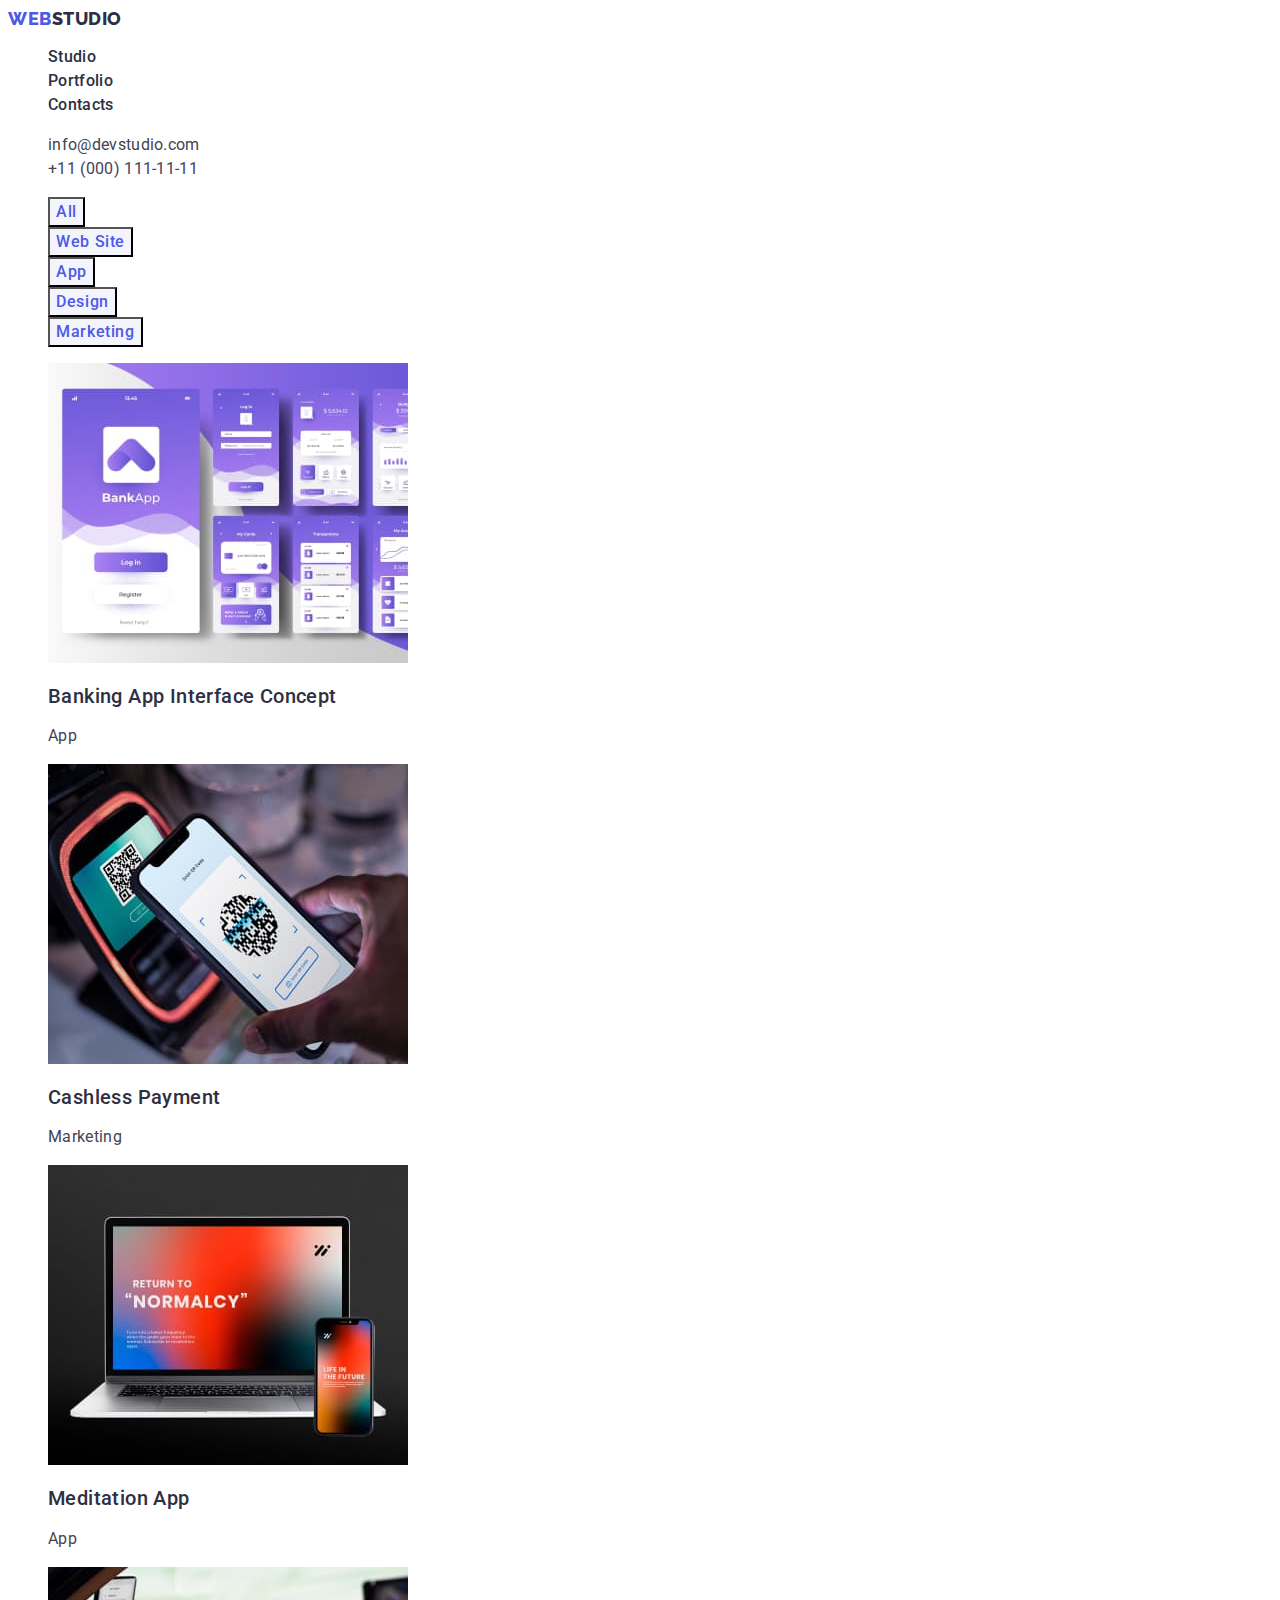
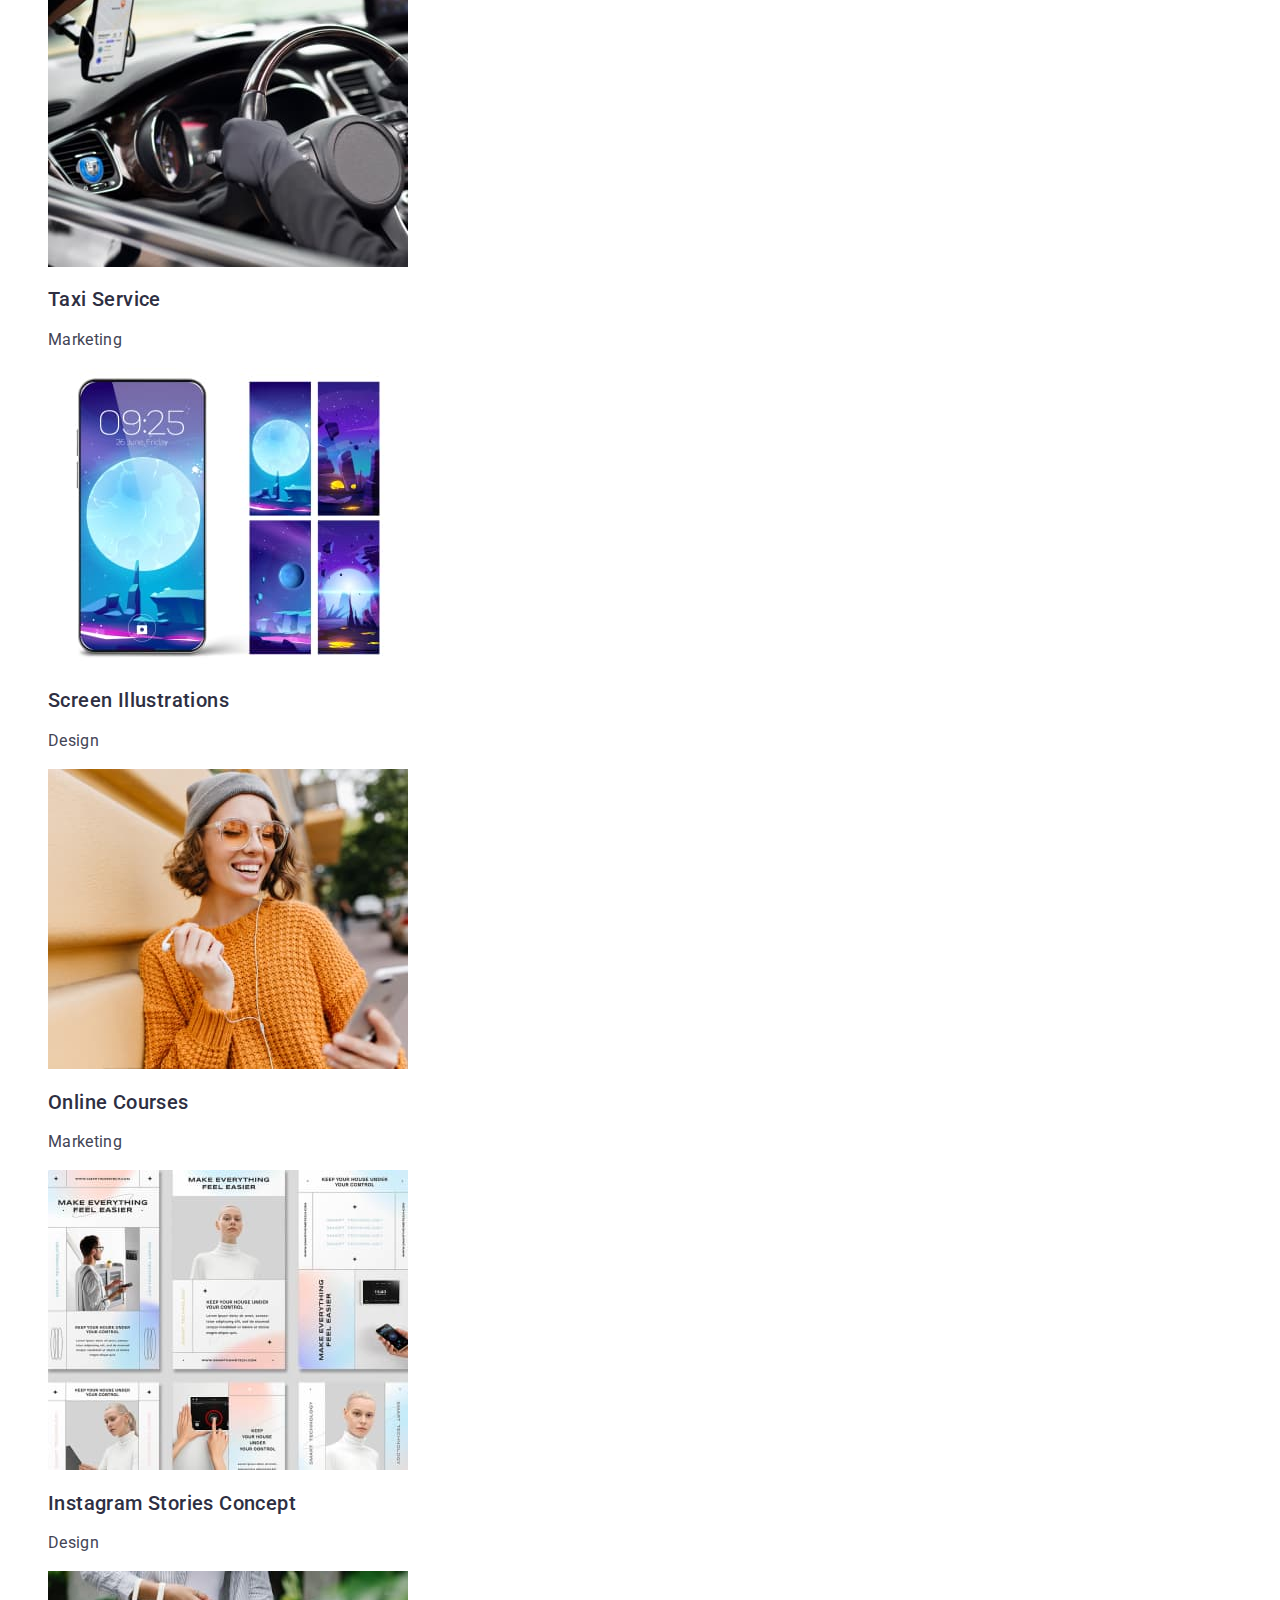
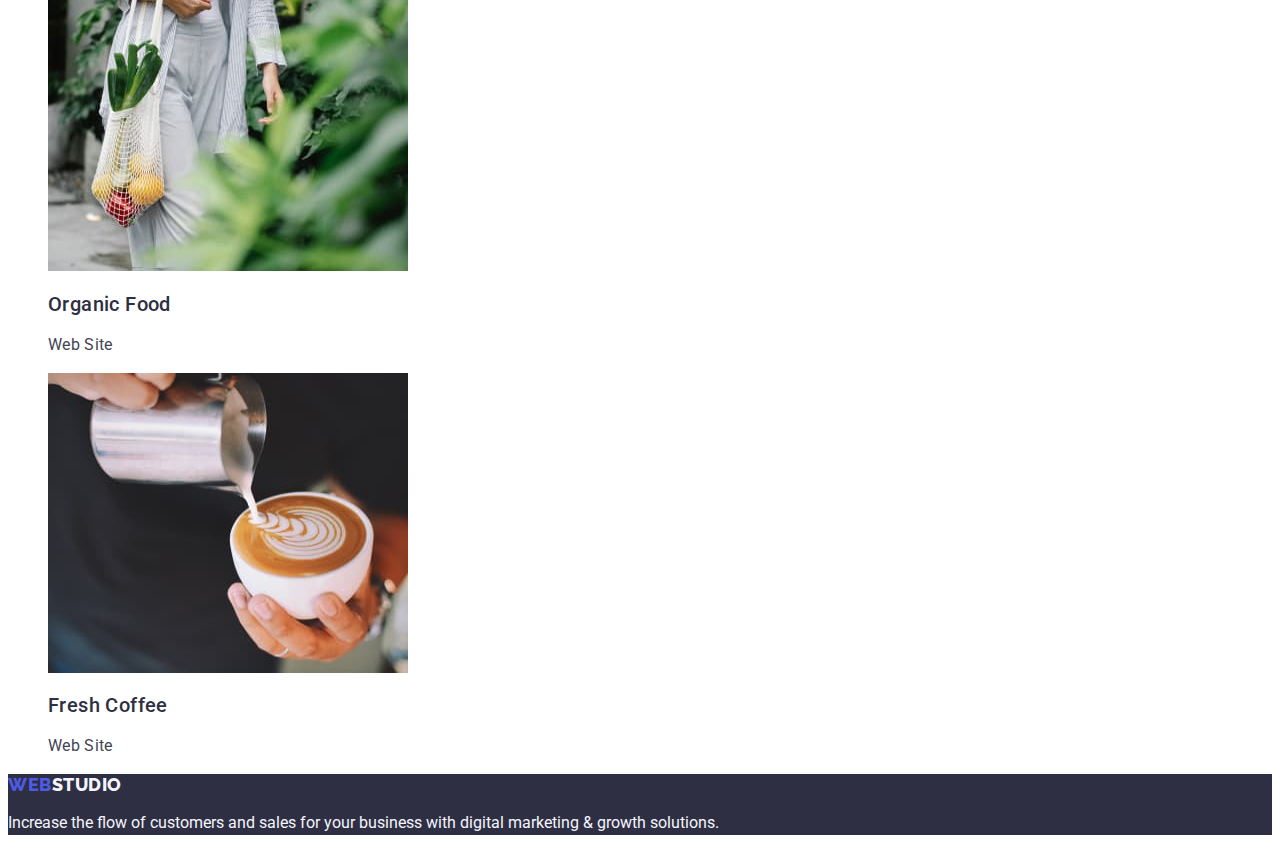
==== portfolio.html @ d5839c14 "Initial commit" ====
<!DOCTYPE html>
<html lang="en">
  <head>
    <meta charset="UTF-8" />
    <meta http-equiv="X-UA-Compatible" content="IE=edge" />
    <meta name="viewport" content="width=device-width, initial-scale=1.0" />
    <title>Portfolio</title>
    <link rel="preconnect" href="https://fonts.googleapis.com" />
    <link rel="preconnect" href="https://fonts.gstatic.com" crossorigin />
    <link
      href="https://fonts.googleapis.com/css2?family=Raleway:wght@800&family=Roboto:wght@400;500&display=swap"
      rel="stylesheet"
    />
    <link rel="stylesheet" href="./css/styles.css" />
  </head>
  <body class="page">
    <header class="page-header">
      <nav>
        <a href="./index.html" class="logo link">
          Web<span class="division">Studio</span></a
        >

        <ul class="site-nav list">
          <li><a href="./index.html" class="link">Studio</a></li>
          <li><a href="./portfolio.html" class="link">Portfolio</a></li>
          <li><a href="" class="link">Contacts</a></li>
        </ul>
      </nav>

      <address class="adress">
        <ul class="auth-nav list">
          <li>
            <a href="mailto:info@devstudio.com" class="link"
              >info@devstudio.com</a
            >
          </li>
          <li>
            <a href="tel:+110001111111" class="link">+11 (000) 111-11-11</a>
          </li>
        </ul>
      </address>
    </header>
    <main>
      <section>
        <h1 class="title-but" hidden>Control Buttons</h1>
        <ul class="buttons list">
          <li>
            <button class="button" type="button">All</button>
          </li>
          <li>
            <button class="button" type="button">Web Site</button>
          </li>
          <li>
            <button class="button" type="button">App</button>
          </li>
          <li>
            <button class="button" type="button">Design</button>
          </li>
          <li>
            <button class="button" type="button">Marketing</button>
          </li>
        </ul>

        <ul class="features list">
          <li>
            <a href="" class="feature link">
              <img
                class="link"
                src="./images/portfolio/banking-app.jpg"
                alt="Banking App"
                width="360"
                height="300"
              />
              <h2 class="features-name">Banking App Interface Concept</h2>
              <p class="features-chapter">App</p>
            </a>
          </li>
          <li>
            <a href="" class="feature link">
              <img
                class="link"
                src="./images/portfolio/cashless-payment.jpg"
                alt="Cashless Payment"
                width="360"
                height="300"
              />
              <h2 class="features-name">Cashless Payment</h2>
              <p class="features-chapter">Marketing</p>
            </a>
          </li>
          <li>
            <a href="" class="feature link">
              <img
                class="link"
                src="./images/portfolio/meditation-app.jpg"
                alt="Meditation App"
                width="360"
                height="300"
              />
              <h2 class="features-name">Meditation App</h2>
              <p class="features-chapter">App</p>
            </a>
          </li>
          <li>
            <a href="" class="feature link">
              <img
                class="link"
                src="./images/portfolio/taxi-service.jpg"
                alt="Taxi Service"
                width="360"
                height="300"
              />
              <h2 class="features-name">Taxi Service</h2>
              <p class="features-chapter">Marketing</p>
            </a>
          </li>
          <li>
            <a href="" class="feature link">
              <img
                class="link"
                src="./images/portfolio/screen-iIllustrations.jpg"
                alt="Screen Illustrations"
                width="360"
                height="300"
              />
              <h2 class="features-name">Screen Illustrations</h2>
              <p class="features-chapter">Design</p>
            </a>
          </li>
          <li>
            <a href="" class="feature link">
              <img
                class="link"
                src="./images/portfolio/online-courses.jpg"
                alt="Online Courses"
                width="360"
                height="300"
              />
              <h2 class="features-name">Online Courses</h2>
              <p class="features-chapter">Marketing</p>
            </a>
          </li>
          <li>
            <a href="" class="feature link">
              <img
                class="link"
                src="./images/portfolio/instagram-storiesconcept.jpg"
                alt="Instagram Stories Concept"
                width="360"
                height="300"
              />
              <h2 class="features-name">Instagram Stories Concept</h2>
              <p class="features-chapter">Design</p>
            </a>
          </li>
          <li>
            <a href="" class="feature link">
              <img
                class="link"
                src="./images/portfolio/organic-food.jpg"
                alt="Organic Food"
                width="360"
                height="300"
              />
              <h2 class="features-name">Organic Food</h2>
              <p class="features-chapter">Web Site</p>
            </a>
          </li>
          <li>
            <a href="" class="feature link">
              <img
                class="link"
                src="./images/portfolio/fresh-coffee.jpg"
                alt="Fresh Coffee"
                width="360"
                height="300"
              />
              <h2 class="features-name">Fresh Coffee</h2>
              <p class="features-chapter">Web Site</p>
            </a>
          </li>
        </ul>
      </section>
    </main>
    <footer class="basement">
      <a class="basement-logo link" href="./index.html">
        Web<span class="devision">Studio</span></a
      >
      <p class="basement-text">
        Increase the flow of customers and sales for your business with digital
        marketing & growth solutions.
      </p>
    </footer>
  </body>
</html>
---- css/styles.css ----
:root{

    --primary-text-color:#2E2F42;
    --accent-color:#4D5AE5;
    --page-background-color:#FFFFFF;
    --additional-text-color:#434455;
    --footer-text-color:#F4F4FD;

}

/*Site header*/
body {
    background-color:var(--page-background-color);
    color: var(--additional-text-color);

    font-family: Roboto, sans-serif;

}

ul {
    list-style: none;
}

.logo{
    color:var(--accent-color);

    font-family: Raleway, sans-serif;
    font-weight: 800;
    font-size: 18px;
    line-height: 1.17;
    letter-spacing: 0.03em;
    text-transform: uppercase;

}
.link{
    text-decoration: none;
}

.logo span{
    color:#2e2f42;
;}
.logo:hover,
.logo:focus{
    color:var(--accent-color);}

/*Site nav*/
.site-nav a{
    color:var(--primary-text-color);
    
    font-weight: 500;
    font-size: 16px;
    line-height: 1.5;
    letter-spacing: 0.02em;
    text-decoration: none;
}
.site-nav a:hover,
.site-nav a:focus{    
        color:#404bbf;
}

.adress{
    font-style: normal;
}
.auth-nav a{
    color:var(--additional-text-color);

    font-size: 16px;
    line-height: 1.5; 
    letter-spacing: 0.02em;
    text-decoration: none;
}

.auth-nav a:hover,
.auth-nav a:focus {
    color: #404bbf;
}
/*Header index*/
.header{
    background-color: var(--primary-text-color);
}

.header-title{
     color: #FFFFFF;
     font-weight: 700;
     font-size: 56px;
     line-height: 1.07;
     letter-spacing: 0.02em;
     text-align: center;
     
}

.header-button{
    background-color: #4D5AE5;
    color: #FFFFFF;

    font-family: inherit;
    font-weight: 500;
    font-size: 16px;
    line-height: 1.5;
    letter-spacing: 0.04em;
    text-align: center;
    cursor: pointer;
    

}

.header-button:hover ,
.header-button:focus{
    background-color: #404BBF;
}

/*Index Features*/
.function-name{
    color: var(--primary-text-color);

    font-weight: 500;
    font-size: 20px;
    line-height: 1.2;
    letter-spacing: 0.02em;

}
.function-discription{
    line-height: 1.5;
    letter-spacing: 0.02em;
}
/*What are we doing*/
.content-name{
    color: #2E2F42;
    font-weight: 700;
    font-size: 36px;
    line-height: 1.11;
    letter-spacing: 0.02em;
    text-align: center;
    text-transform: capitalize;
}


/*Index Team*/
.team{

    background-color: #F4F4FD;
}
.team-name{
    color: #2E2F42;

    font-weight: 700;
    font-size: 36px;
    line-height: 1.11;
    letter-spacing: 0.02em;
    text-align: center;
    text-transform: capitalize;

}
.member{
    background-color: #FFFFFF;
}
.specialist-name{
    color: #2E2F42;
    font-weight:500;
    font-size: 20px;
    line-height: 1.2;
    letter-spacing: 0.02em;

}

.job-title{
    font-size: 16px;
    line-height: 1.5;
    letter-spacing: 0.02em;
}
/*Buttons portfolio*/

.button{
    background-color: #F4F4FD;
    color: var(--accent-color);

    font-family: inherit;
    font-weight: 500;
    font-size: 16px;
    line-height: 1.5;
    letter-spacing: 0.04em;
    cursor: pointer;
}

.button:hover ,
.button:focus {
    background-color: #404BBF;
    color: #FFFFFF;
}

/*Features*/
.features-name{
    color: #2E2F42;
    font-weight: 500;
    font-size: 20px;
    line-height: 1.2;
    letter-spacing: 0.02em;
}
.features-chapter{
    color:var(--additional-text-color);

    font-size: 16px;
    line-height: 1.5;
    letter-spacing: 0.02em;
}
/*Footer*/
.basement-logo{
    color: var(--accent-color);
    
    font-family: Raleway,sans-serif;
    font-weight: 800;
    font-size: 18px;
    line-height: 1.17;
    letter-spacing: 0.03em;
    text-transform: uppercase;
}

.basement-logo span {
    color:var(--footer-text-color);

    font-family: Raleway, sans-serif;
    font-weight: 800;
    font-size: 18px;
    line-height: 1.17;
    }
.basement{
    background-color: var(--primary-text-color);
}
.basement-text{
    color:var(--footer-text-color);
    font-size: 16px;
    line-height: 1.5;

}
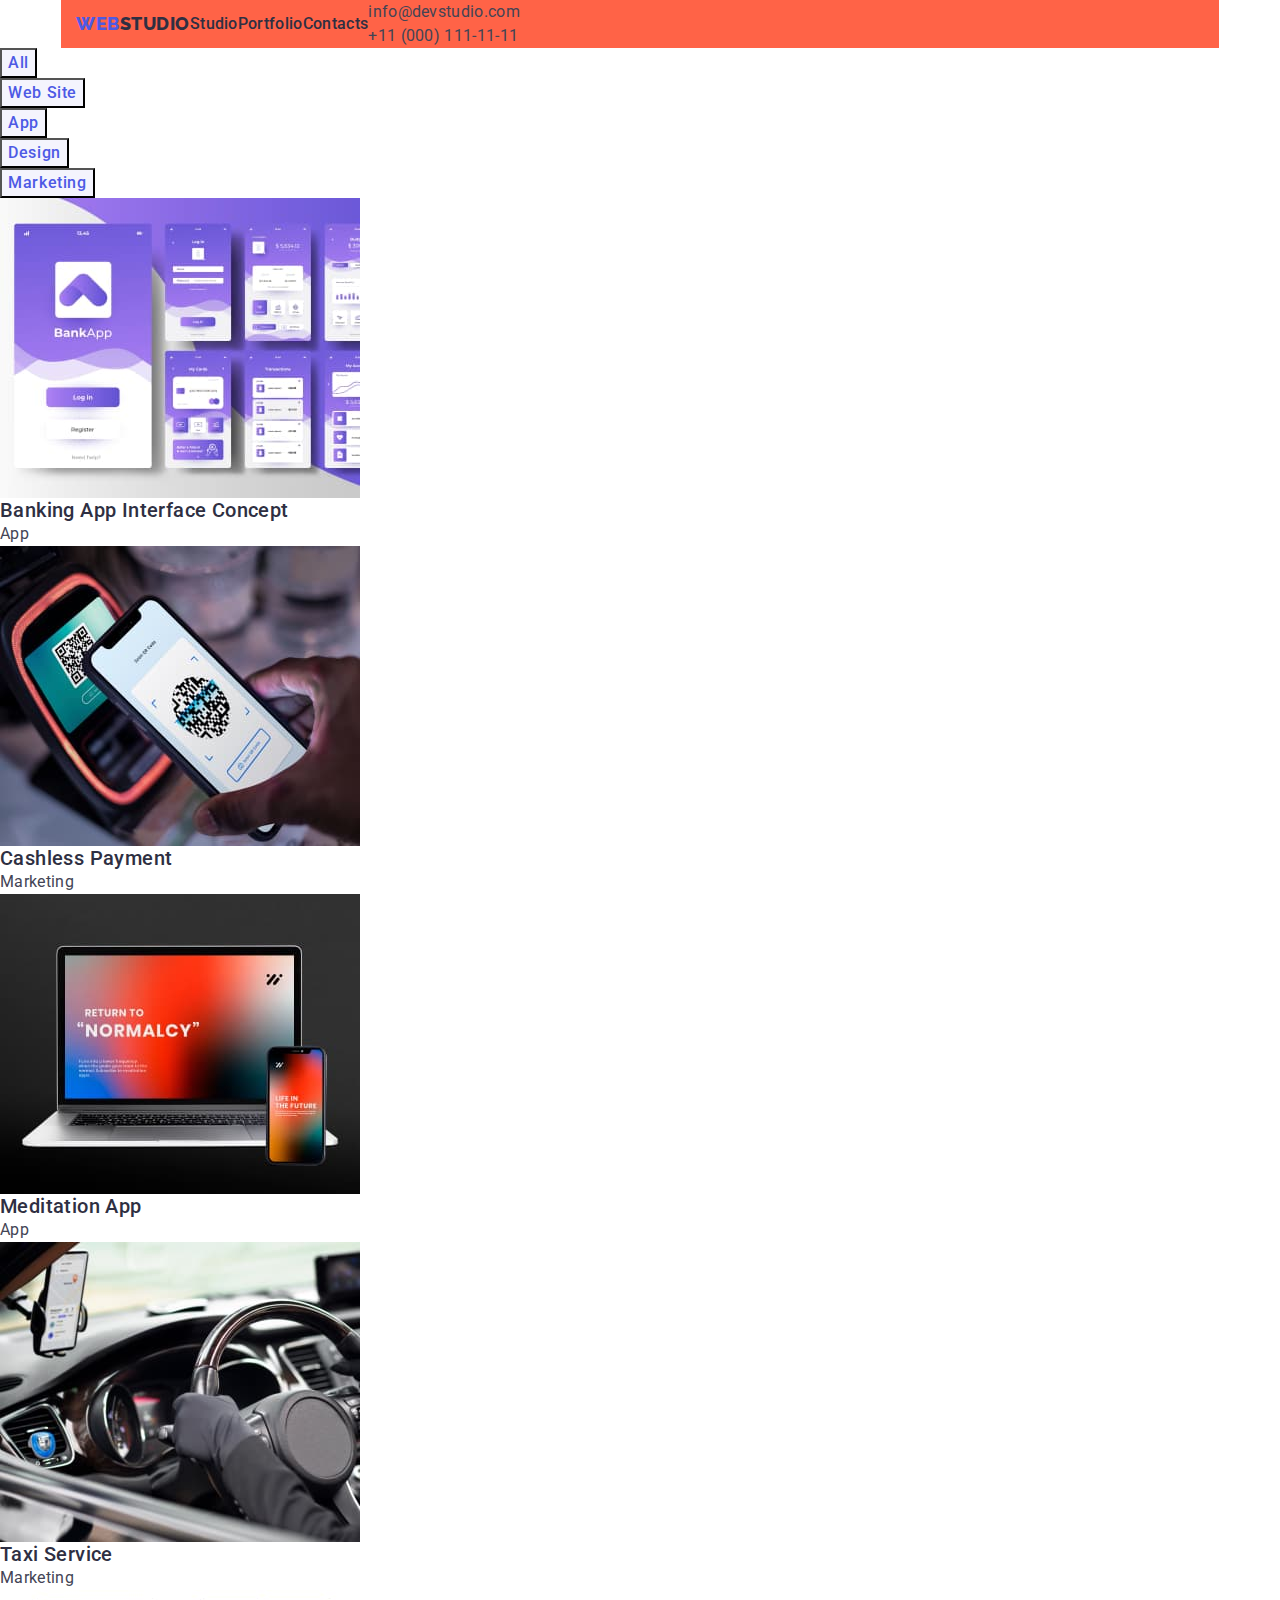
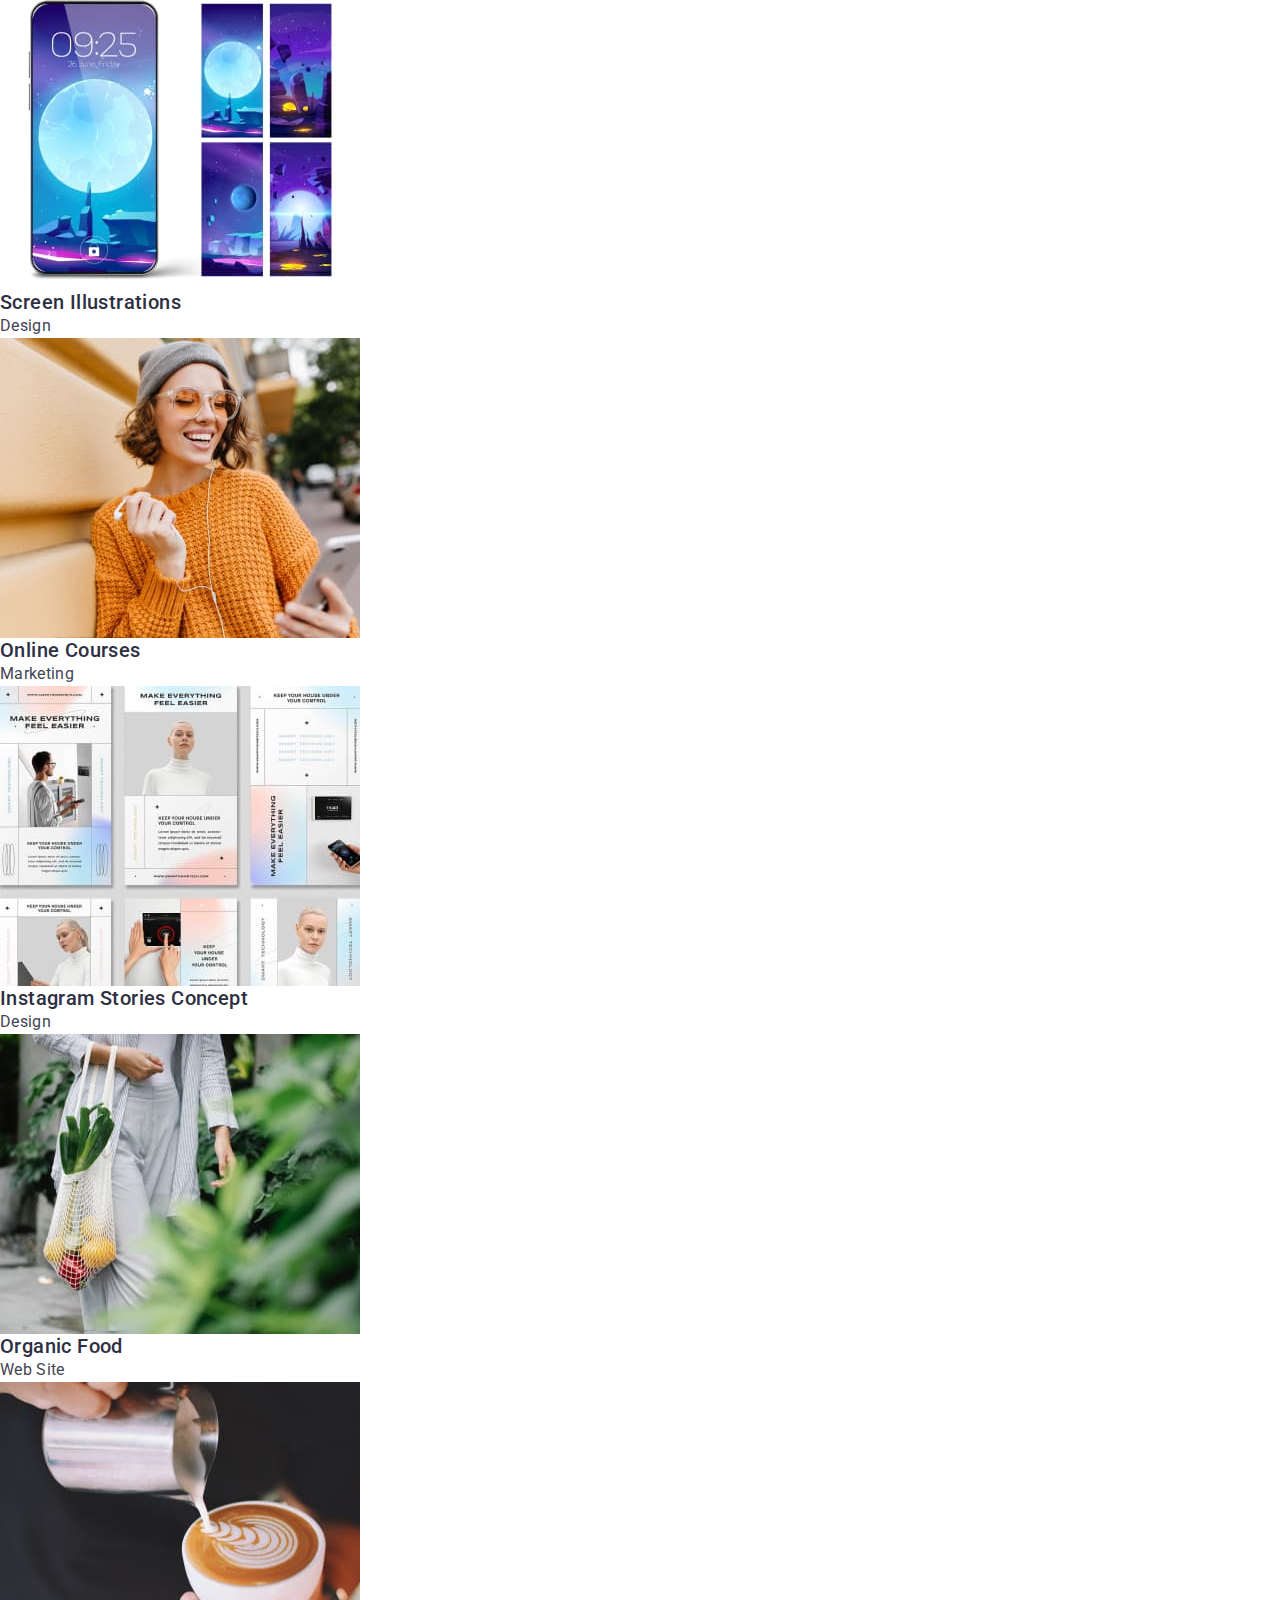
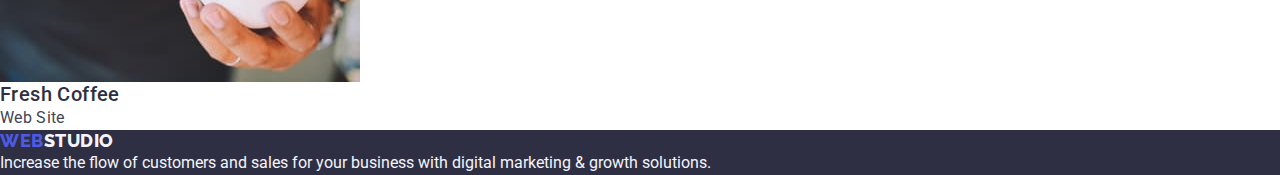
==== commit abc90fad: "update" ====
--- a/portfolio.html
+++ b/portfolio.html
@@ -11,11 +11,15 @@
       href="https://fonts.googleapis.com/css2?family=Raleway:wght@800&family=Roboto:wght@400;500&display=swap"
       rel="stylesheet"
     />
+    <link
+      rel="stylesheet"
+      href="https://cdnjs.cloudflare.com/ajax/libs/modern-normalize/1.1.0/modern-normalize.min.css"
+    />
     <link rel="stylesheet" href="./css/styles.css" />
   </head>
   <body class="page">
-    <header class="page-header">
-      <nav>
+    <header class="page-header container">
+      <nav class="page-navigation">
         <a href="./index.html" class="logo link">
           Web<span class="division">Studio</span></a
         >
--- a/css/styles.css
+++ b/css/styles.css
@@ -8,18 +8,36 @@
 
 }
 
+.link{
+    text-decoration: none;
+}
+
+ul {
+    list-style: none;
+}
+
+h1,h2,h3,h4,h5,p{
+    margin-top: 0;
+    margin-bottom: 0;
+}
+
+ul,ol{
+    margin-top: 0;
+    margin-bottom: 0;
+    padding-left: 0;
+}
+img{
+    display: block;
+}
+
 /*Site header*/
+
 body {
     background-color:var(--page-background-color);
     color: var(--additional-text-color);
-
     font-family: Roboto, sans-serif;
-
-}
-
-ul {
-    list-style: none;
-}
+}
+
 
 .logo{
     color:var(--accent-color);
@@ -32,9 +50,7 @@
     text-transform: uppercase;
 
 }
-.link{
-    text-decoration: none;
-}
+
 
 .logo span{
     color:#2e2f42;
@@ -44,7 +60,30 @@
     color:var(--accent-color);}
 
 /*Site nav*/
+.container{
+    width: 1158px;
+    margin-left: auto;
+    margin-right: auto;
+    padding-left: 15px;
+    padding-right: 15px;
+    background-color: tomato;
+}
+.page-header{
+    display: flex;
+    align-items: center;
+}
+
+.page-navigation{
+    display: flex;
+    align-items: center;
+}
+
+.site-nav{
+    display: flex;
+}
+
 .site-nav a{
+
     color:var(--primary-text-color);
     
     font-weight: 500;
@@ -75,6 +114,7 @@
     color: #404bbf;
 }
 /*Header index*/
+
 .header{
     background-color: var(--primary-text-color);
 }
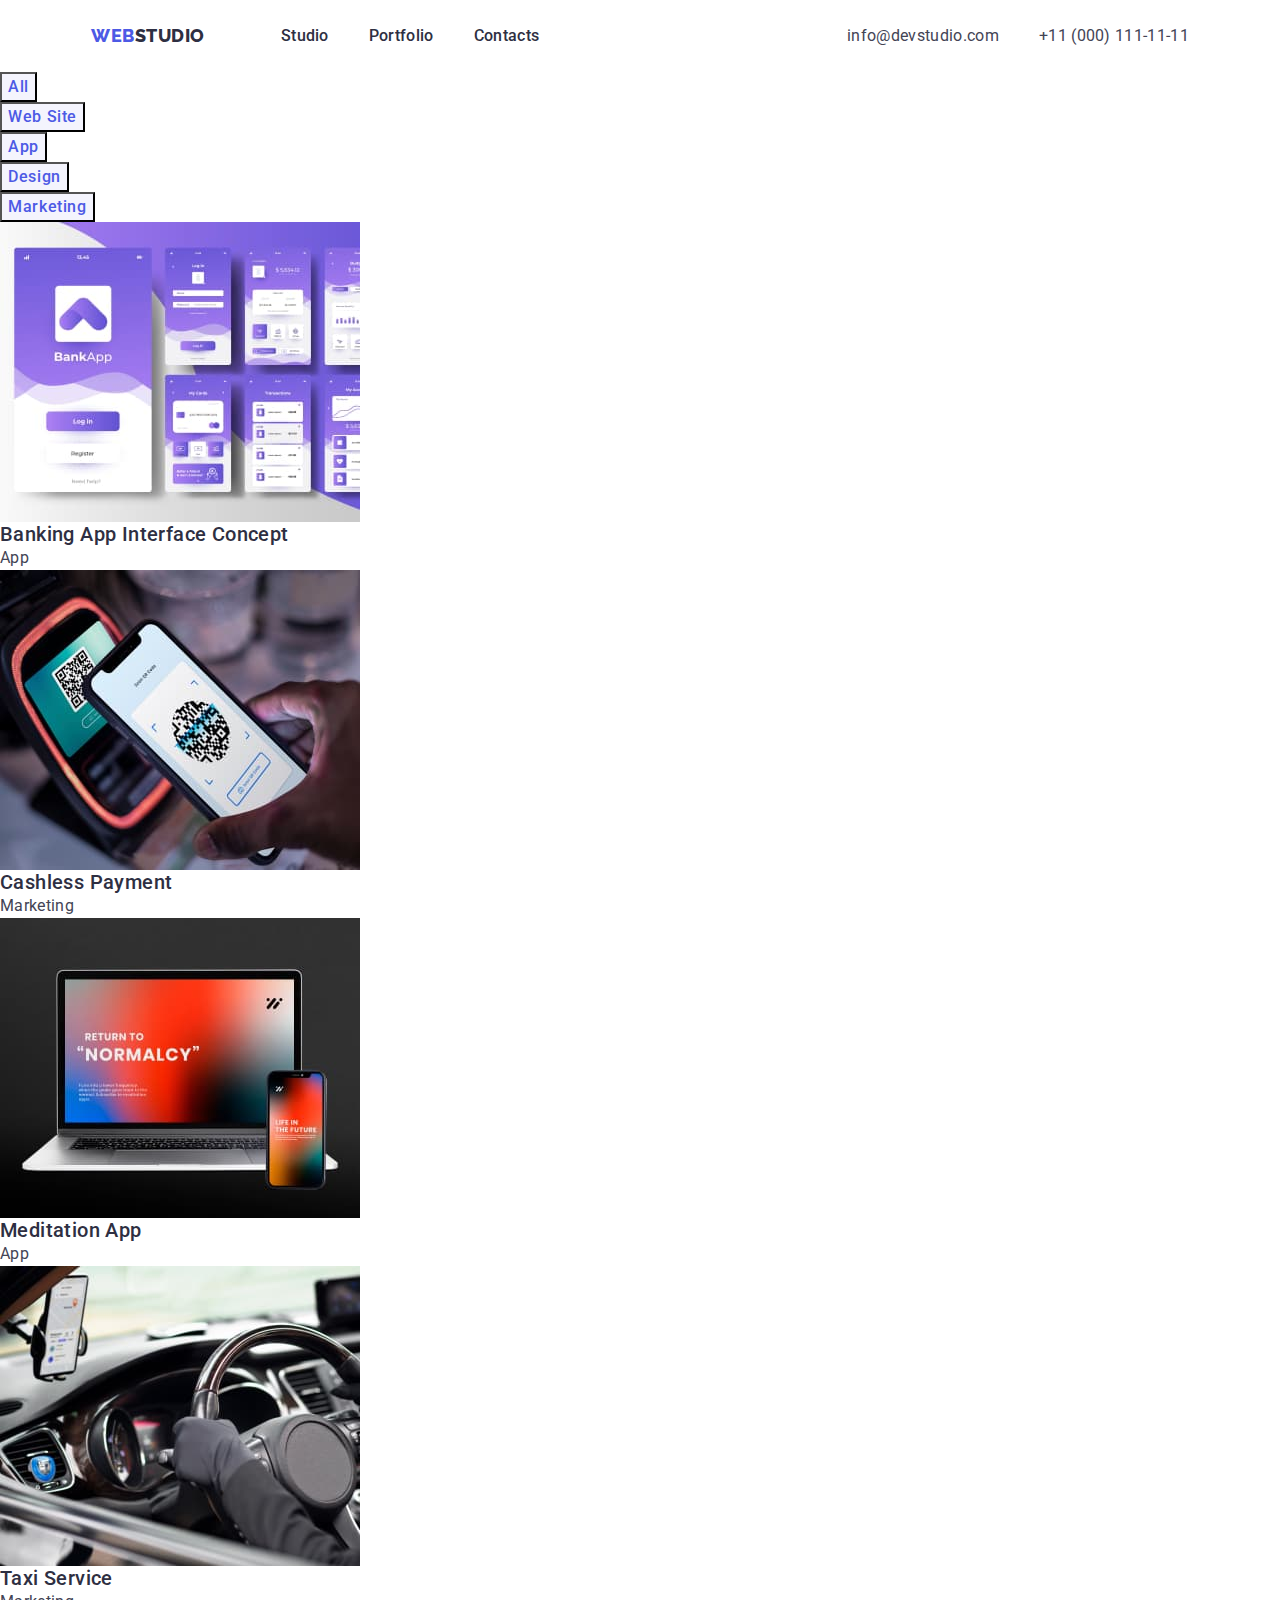
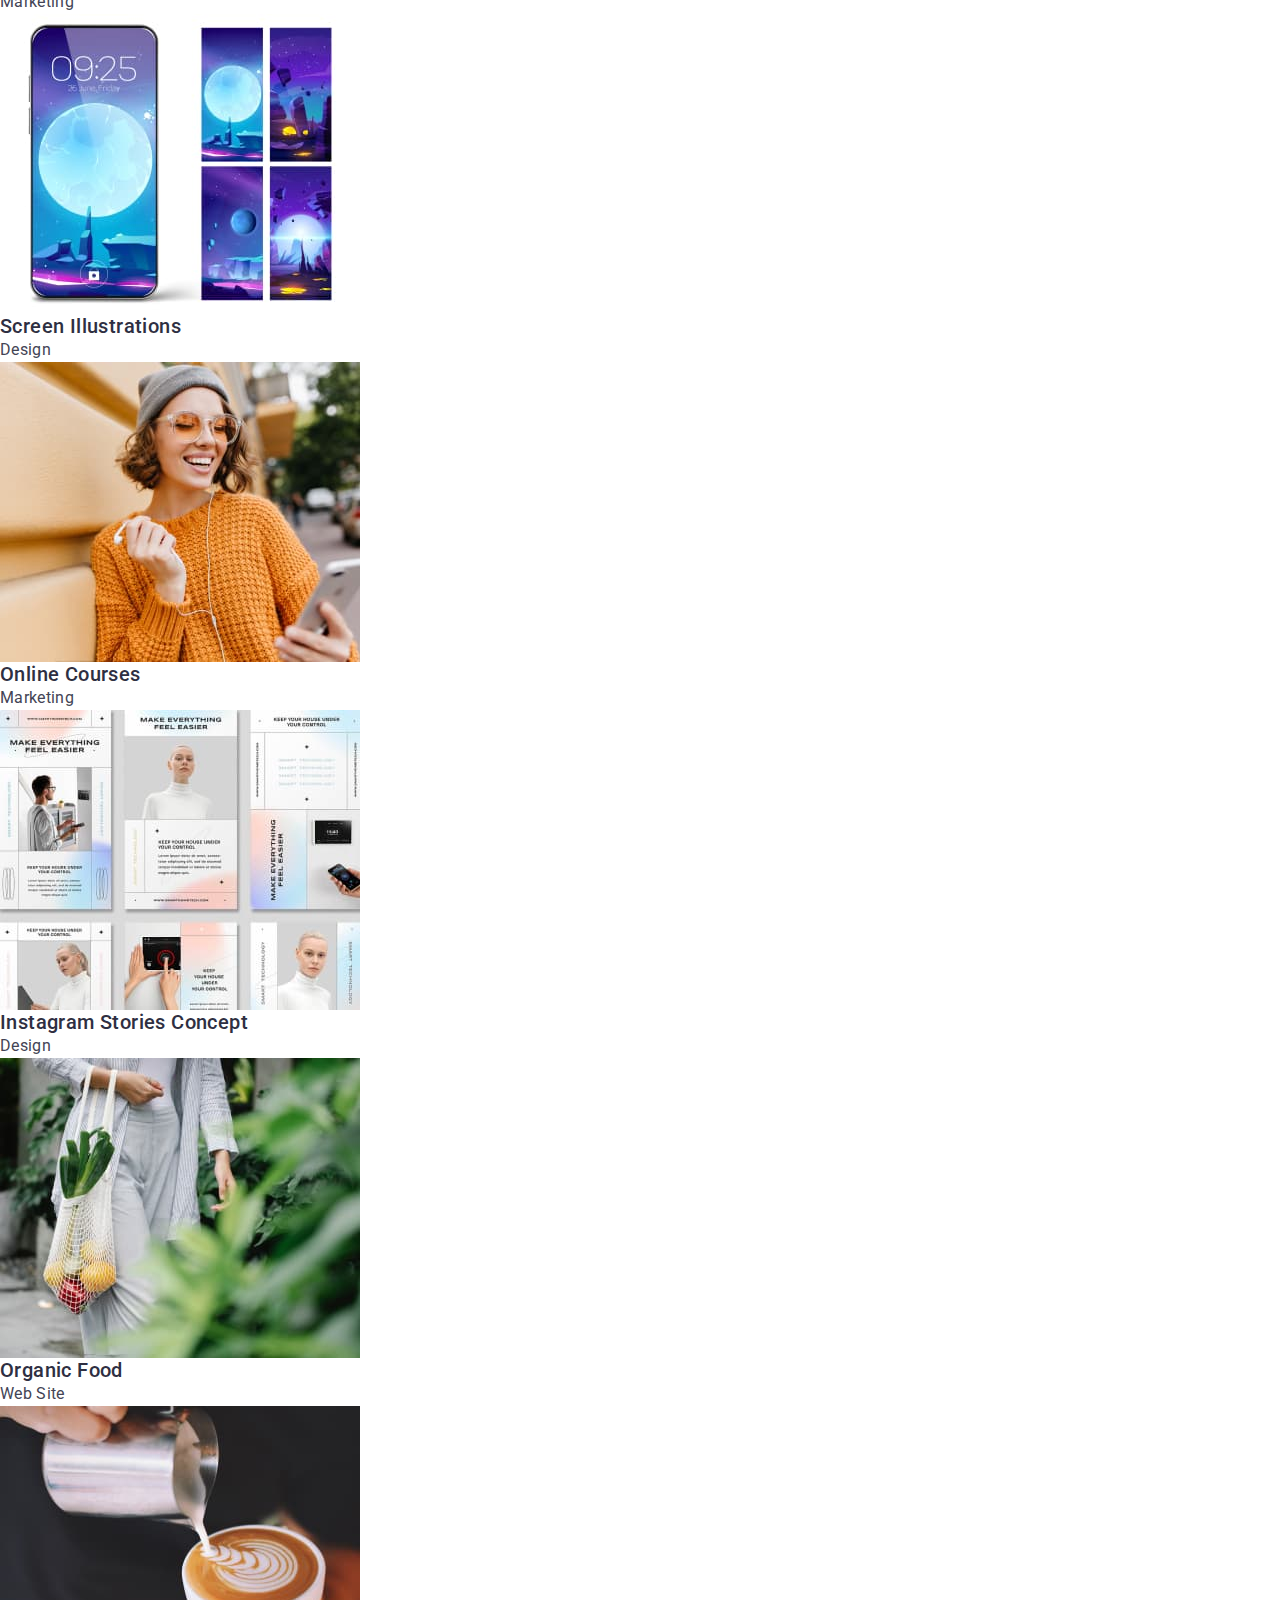
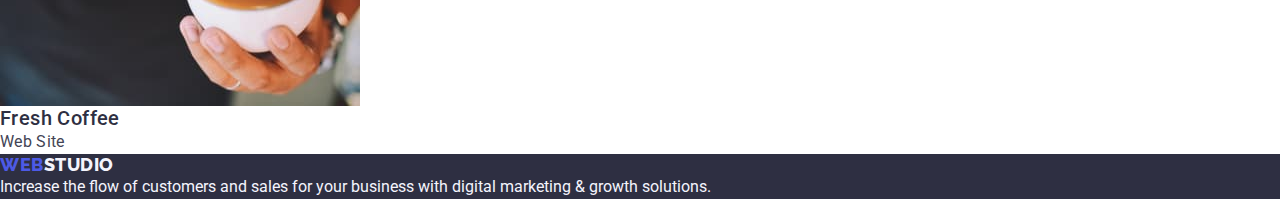
==== commit c7a8c705: "update" ====
--- a/portfolio.html
+++ b/portfolio.html
@@ -19,30 +19,30 @@
   </head>
   <body class="page">
     <header class="page-header container">
-      <nav class="page-navigation">
-        <a href="./index.html" class="logo link">
-          Web<span class="division">Studio</span></a
-        >
+      <div class="container page-header-container">
+        <nav class="page-navigation">
+          <a href="./index.html" class="logo link"> Web<span>Studio</span></a>
 
-        <ul class="site-nav list">
-          <li><a href="./index.html" class="link">Studio</a></li>
-          <li><a href="./portfolio.html" class="link">Portfolio</a></li>
-          <li><a href="" class="link">Contacts</a></li>
-        </ul>
-      </nav>
+          <ul class="site-nav list">
+            <li><a href="./index.html" class="link">Studio</a></li>
+            <li><a href="./portfolio.html" class="link">Portfolio</a></li>
+            <li><a href="" class="link">Contacts</a></li>
+          </ul>
+        </nav>
 
-      <address class="adress">
-        <ul class="auth-nav list">
-          <li>
-            <a href="mailto:info@devstudio.com" class="link"
-              >info@devstudio.com</a
-            >
-          </li>
-          <li>
-            <a href="tel:+110001111111" class="link">+11 (000) 111-11-11</a>
-          </li>
-        </ul>
-      </address>
+        <address class="adress">
+          <ul class="auth-nav list">
+            <li>
+              <a href="mailto:info@devstudio.com" class="link tel-link"
+                >info@devstudio.com</a
+              >
+            </li>
+            <li>
+              <a href="tel:+110001111111" class="link">+11 (000) 111-11-11</a>
+            </li>
+          </ul>
+        </address>
+      </div>
     </header>
     <main>
       <section>
--- a/css/styles.css
+++ b/css/styles.css
@@ -66,19 +66,23 @@
     margin-right: auto;
     padding-left: 15px;
     padding-right: 15px;
-    background-color: tomato;
+   
 }
 .page-header{
     display: flex;
     align-items: center;
+    padding-top: 24px;
+    padding-bottom: 24px;
 }
 
 .page-navigation{
     display: flex;
     align-items: center;
+    column-gap: 76px;
 }
 
 .site-nav{
+    column-gap: 40px;
     display: flex;
 }
 
@@ -99,6 +103,14 @@
 
 .adress{
     font-style: normal;
+        margin-left: auto;
+}
+.tel-link{
+    margin-right: 40px;
+}
+.auth-nav{
+    display: flex;
+    align-items: center;
 }
 .auth-nav a{
     color:var(--additional-text-color);
@@ -114,9 +126,14 @@
     color: #404bbf;
 }
 /*Header index*/
-
+.page-header-container{
+    display: flex;
+    align-items: center;
+
+}
 .header{
     background-color: var(--primary-text-color);
+    height: 600px;
 }
 
 .header-title{
@@ -126,6 +143,8 @@
      line-height: 1.07;
      letter-spacing: 0.02em;
      text-align: center;
+
+     padding-top: 188px;
      
 }
 
@@ -140,7 +159,14 @@
     letter-spacing: 0.04em;
     text-align: center;
     cursor: pointer;
-    
+
+
+    min-width: 169px;
+    padding: 16px 32px;
+    border-radius: 4px;
+    display: block; 
+    margin: 0 auto; 
+    margin-top: 48px;
 
 }
 
@@ -150,6 +176,18 @@
 }
 
 /*Index Features*/
+.function{
+    display: flex;
+    padding-top: 120px;
+    padding-bottom: 120px;
+
+}
+.function-item{
+    box-sizing: border-box;
+    width: 264px;   
+    margin: 0 24px 24px 0;
+    min-height: 109px;
+}
 .function-name{
     color: var(--primary-text-color);
 
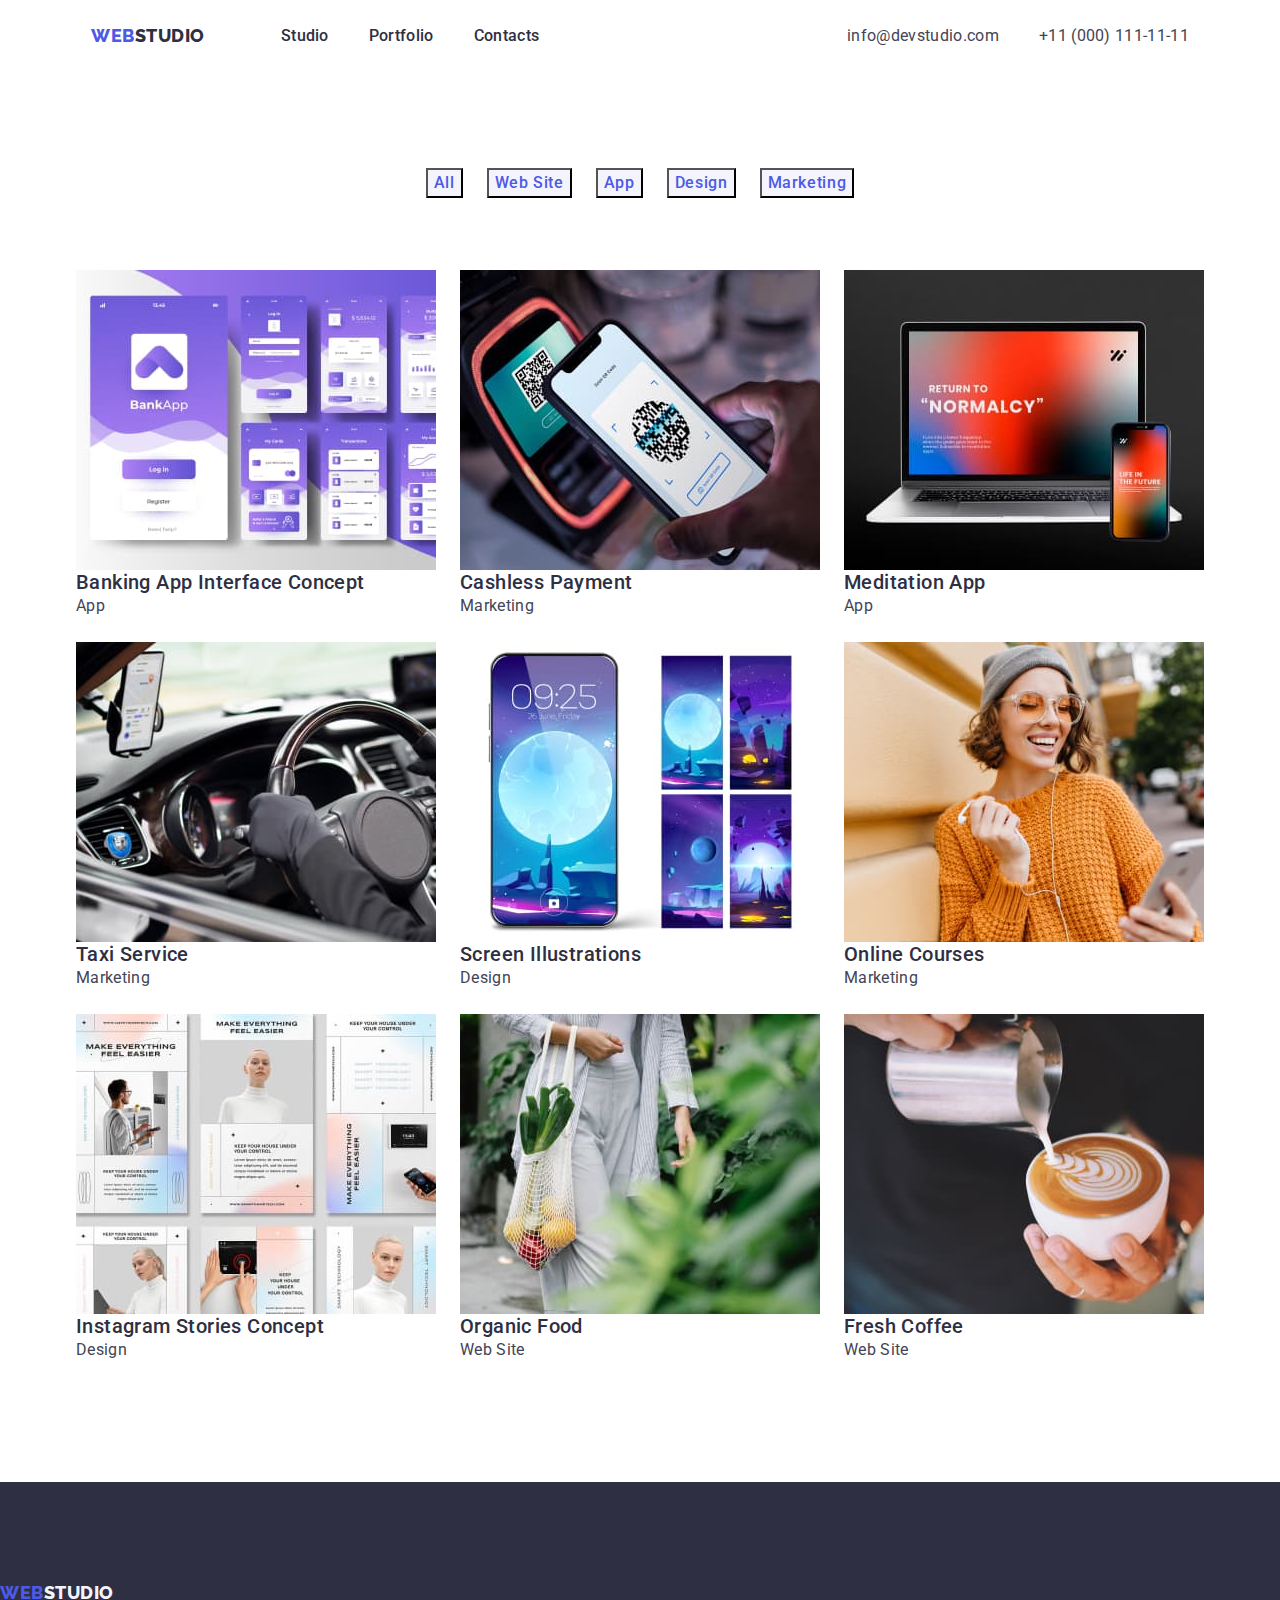
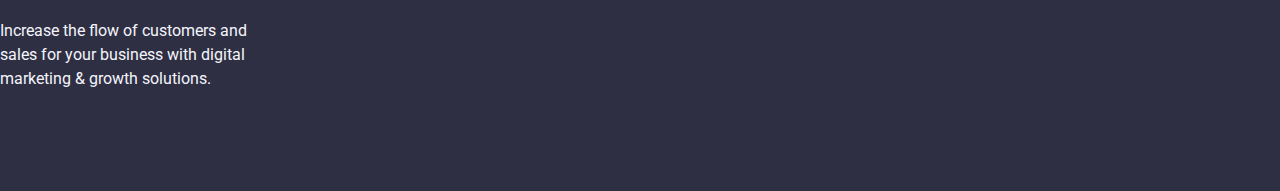
==== commit 420659b0: "update" ====
--- a/portfolio.html
+++ b/portfolio.html
@@ -46,144 +46,146 @@
     </header>
     <main>
       <section>
-        <h1 class="title-but" hidden>Control Buttons</h1>
-        <ul class="buttons list">
-          <li>
-            <button class="button" type="button">All</button>
-          </li>
-          <li>
-            <button class="button" type="button">Web Site</button>
-          </li>
-          <li>
-            <button class="button" type="button">App</button>
-          </li>
-          <li>
-            <button class="button" type="button">Design</button>
-          </li>
-          <li>
-            <button class="button" type="button">Marketing</button>
-          </li>
-        </ul>
+        <div class="container">
+          <h1 class="title-but" hidden>Control Buttons</h1>
+          <ul class="buttons list">
+            <li>
+              <button class="button" type="button">All</button>
+            </li>
+            <li>
+              <button class="button" type="button">Web Site</button>
+            </li>
+            <li>
+              <button class="button" type="button">App</button>
+            </li>
+            <li>
+              <button class="button" type="button">Design</button>
+            </li>
+            <li>
+              <button class="button" type="button">Marketing</button>
+            </li>
+          </ul>
 
-        <ul class="features list">
-          <li>
-            <a href="" class="feature link">
-              <img
-                class="link"
-                src="./images/portfolio/banking-app.jpg"
-                alt="Banking App"
-                width="360"
-                height="300"
-              />
-              <h2 class="features-name">Banking App Interface Concept</h2>
-              <p class="features-chapter">App</p>
-            </a>
-          </li>
-          <li>
-            <a href="" class="feature link">
-              <img
-                class="link"
-                src="./images/portfolio/cashless-payment.jpg"
-                alt="Cashless Payment"
-                width="360"
-                height="300"
-              />
-              <h2 class="features-name">Cashless Payment</h2>
-              <p class="features-chapter">Marketing</p>
-            </a>
-          </li>
-          <li>
-            <a href="" class="feature link">
-              <img
-                class="link"
-                src="./images/portfolio/meditation-app.jpg"
-                alt="Meditation App"
-                width="360"
-                height="300"
-              />
-              <h2 class="features-name">Meditation App</h2>
-              <p class="features-chapter">App</p>
-            </a>
-          </li>
-          <li>
-            <a href="" class="feature link">
-              <img
-                class="link"
-                src="./images/portfolio/taxi-service.jpg"
-                alt="Taxi Service"
-                width="360"
-                height="300"
-              />
-              <h2 class="features-name">Taxi Service</h2>
-              <p class="features-chapter">Marketing</p>
-            </a>
-          </li>
-          <li>
-            <a href="" class="feature link">
-              <img
-                class="link"
-                src="./images/portfolio/screen-iIllustrations.jpg"
-                alt="Screen Illustrations"
-                width="360"
-                height="300"
-              />
-              <h2 class="features-name">Screen Illustrations</h2>
-              <p class="features-chapter">Design</p>
-            </a>
-          </li>
-          <li>
-            <a href="" class="feature link">
-              <img
-                class="link"
-                src="./images/portfolio/online-courses.jpg"
-                alt="Online Courses"
-                width="360"
-                height="300"
-              />
-              <h2 class="features-name">Online Courses</h2>
-              <p class="features-chapter">Marketing</p>
-            </a>
-          </li>
-          <li>
-            <a href="" class="feature link">
-              <img
-                class="link"
-                src="./images/portfolio/instagram-storiesconcept.jpg"
-                alt="Instagram Stories Concept"
-                width="360"
-                height="300"
-              />
-              <h2 class="features-name">Instagram Stories Concept</h2>
-              <p class="features-chapter">Design</p>
-            </a>
-          </li>
-          <li>
-            <a href="" class="feature link">
-              <img
-                class="link"
-                src="./images/portfolio/organic-food.jpg"
-                alt="Organic Food"
-                width="360"
-                height="300"
-              />
-              <h2 class="features-name">Organic Food</h2>
-              <p class="features-chapter">Web Site</p>
-            </a>
-          </li>
-          <li>
-            <a href="" class="feature link">
-              <img
-                class="link"
-                src="./images/portfolio/fresh-coffee.jpg"
-                alt="Fresh Coffee"
-                width="360"
-                height="300"
-              />
-              <h2 class="features-name">Fresh Coffee</h2>
-              <p class="features-chapter">Web Site</p>
-            </a>
-          </li>
-        </ul>
+          <ul class="features list">
+            <li class="features-item-container">
+              <a href="" class="feature link">
+                <img
+                  class="link"
+                  src="./images/portfolio/banking-app.jpg"
+                  alt="Banking App"
+                  width="360"
+                  height="300"
+                />
+                <h2 class="features-name">Banking App Interface Concept</h2>
+                <p class="features-chapter">App</p>
+              </a>
+            </li>
+            <li class="features-item-container">
+              <a href="" class="feature link">
+                <img
+                  class="link"
+                  src="./images/portfolio/cashless-payment.jpg"
+                  alt="Cashless Payment"
+                  width="360"
+                  height="300"
+                />
+                <h2 class="features-name">Cashless Payment</h2>
+                <p class="features-chapter">Marketing</p>
+              </a>
+            </li>
+            <li class="features-item-container">
+              <a href="" class="feature link">
+                <img
+                  class="link"
+                  src="./images/portfolio/meditation-app.jpg"
+                  alt="Meditation App"
+                  width="360"
+                  height="300"
+                />
+                <h2 class="features-name">Meditation App</h2>
+                <p class="features-chapter">App</p>
+              </a>
+            </li>
+            <li class="features-item-container">
+              <a href="" class="feature link">
+                <img
+                  class="link"
+                  src="./images/portfolio/taxi-service.jpg"
+                  alt="Taxi Service"
+                  width="360"
+                  height="300"
+                />
+                <h2 class="features-name">Taxi Service</h2>
+                <p class="features-chapter">Marketing</p>
+              </a>
+            </li>
+            <li class="features-item-container">
+              <a href="" class="feature link">
+                <img
+                  class="link"
+                  src="./images/portfolio/screen-iIllustrations.jpg"
+                  alt="Screen Illustrations"
+                  width="360"
+                  height="300"
+                />
+                <h2 class="features-name">Screen Illustrations</h2>
+                <p class="features-chapter">Design</p>
+              </a>
+            </li>
+            <li class="features-item-container">
+              <a href="" class="feature link">
+                <img
+                  class="link"
+                  src="./images/portfolio/online-courses.jpg"
+                  alt="Online Courses"
+                  width="360"
+                  height="300"
+                />
+                <h2 class="features-name">Online Courses</h2>
+                <p class="features-chapter">Marketing</p>
+              </a>
+            </li>
+            <li class="features-item-container">
+              <a href="" class="feature link">
+                <img
+                  class="link"
+                  src="./images/portfolio/instagram-storiesconcept.jpg"
+                  alt="Instagram Stories Concept"
+                  width="360"
+                  height="300"
+                />
+                <h2 class="features-name">Instagram Stories Concept</h2>
+                <p class="features-chapter">Design</p>
+              </a>
+            </li>
+            <li class="features-item-container">
+              <a href="" class="feature link">
+                <img
+                  class="link"
+                  src="./images/portfolio/organic-food.jpg"
+                  alt="Organic Food"
+                  width="360"
+                  height="300"
+                />
+                <h2 class="features-name">Organic Food</h2>
+                <p class="features-chapter">Web Site</p>
+              </a>
+            </li>
+            <li class="features-item-container">
+              <a href="" class="feature link">
+                <img
+                  class="link"
+                  src="./images/portfolio/fresh-coffee.jpg"
+                  alt="Fresh Coffee"
+                  width="360"
+                  height="300"
+                />
+                <h2 class="features-name">Fresh Coffee</h2>
+                <p class="features-chapter">Web Site</p>
+              </a>
+            </li>
+          </ul>
+        </div>
       </section>
     </main>
     <footer class="basement">
--- a/css/styles.css
+++ b/css/styles.css
@@ -180,12 +180,12 @@
     display: flex;
     padding-top: 120px;
     padding-bottom: 120px;
-
+    gap: 24px;
 }
 .function-item{
     box-sizing: border-box;
     width: 264px;   
-    margin: 0 24px 24px 0;
+  
     min-height: 109px;
 }
 .function-name{
@@ -202,6 +202,12 @@
     letter-spacing: 0.02em;
 }
 /*What are we doing*/
+
+.possibilities{
+    display: flex;
+    gap: 24px;
+    padding-bottom: 120px;
+}
 .content-name{
     color: #2E2F42;
     font-weight: 700;
@@ -210,7 +216,7 @@
     letter-spacing: 0.02em;
     text-align: center;
     text-transform: capitalize;
-}
+    padding-bottom: 72px;}
 
 
 /*Index Team*/
@@ -218,6 +224,7 @@
 
     background-color: #F4F4FD;
 }
+
 .team-name{
     color: #2E2F42;
 
@@ -227,10 +234,17 @@
     letter-spacing: 0.02em;
     text-align: center;
     text-transform: capitalize;
-
+    padding-top: 120px;
+    padding-bottom: 72px;
 }
 .member{
     background-color: #FFFFFF;
+}
+.members-team{
+    display: flex;
+    gap: 24px;
+    padding-bottom: 120px;
+    box-sizing: border-box;
 }
 .specialist-name{
     color: #2E2F42;
@@ -238,6 +252,8 @@
     font-size: 20px;
     line-height: 1.2;
     letter-spacing: 0.02em;
+    margin: 32px 65px 0 65px;
+    text-align: center;
 
 }
 
@@ -245,9 +261,17 @@
     font-size: 16px;
     line-height: 1.5;
     letter-spacing: 0.02em;
+    text-align: center;
+    margin: 8px 68px 32px 68px;
 }
 /*Buttons portfolio*/
-
+.buttons{
+    display: flex;
+    align-items: center;
+justify-content: center;
+    gap: 24px;
+    padding-top: 96px;
+}
 .button{
     background-color: #F4F4FD;
     color: var(--accent-color);
@@ -258,6 +282,7 @@
     line-height: 1.5;
     letter-spacing: 0.04em;
     cursor: pointer;
+    display: flex;
 }
 
 .button:hover ,
@@ -267,6 +292,18 @@
 }
 
 /*Features*/
+.features{
+    display: flex;
+    flex-wrap: wrap;
+    gap: 24px;
+    padding-top: 72px;
+    padding-bottom: 120px;
+}
+
+.features-item-container{
+    display: inline-block;
+}
+
 .features-name{
     color: #2E2F42;
     font-weight: 500;
@@ -291,6 +328,8 @@
     line-height: 1.17;
     letter-spacing: 0.03em;
     text-transform: uppercase;
+    display: inline-block;
+    margin-bottom: 16px;
 }
 
 .basement-logo span {
@@ -303,10 +342,14 @@
     }
 .basement{
     background-color: var(--primary-text-color);
+    padding-top: 100px;
+    padding-bottom: 100px;
 }
 .basement-text{
     color:var(--footer-text-color);
     font-size: 16px;
     line-height: 1.5;
+    display: block;
+    width: 264px;
 
 }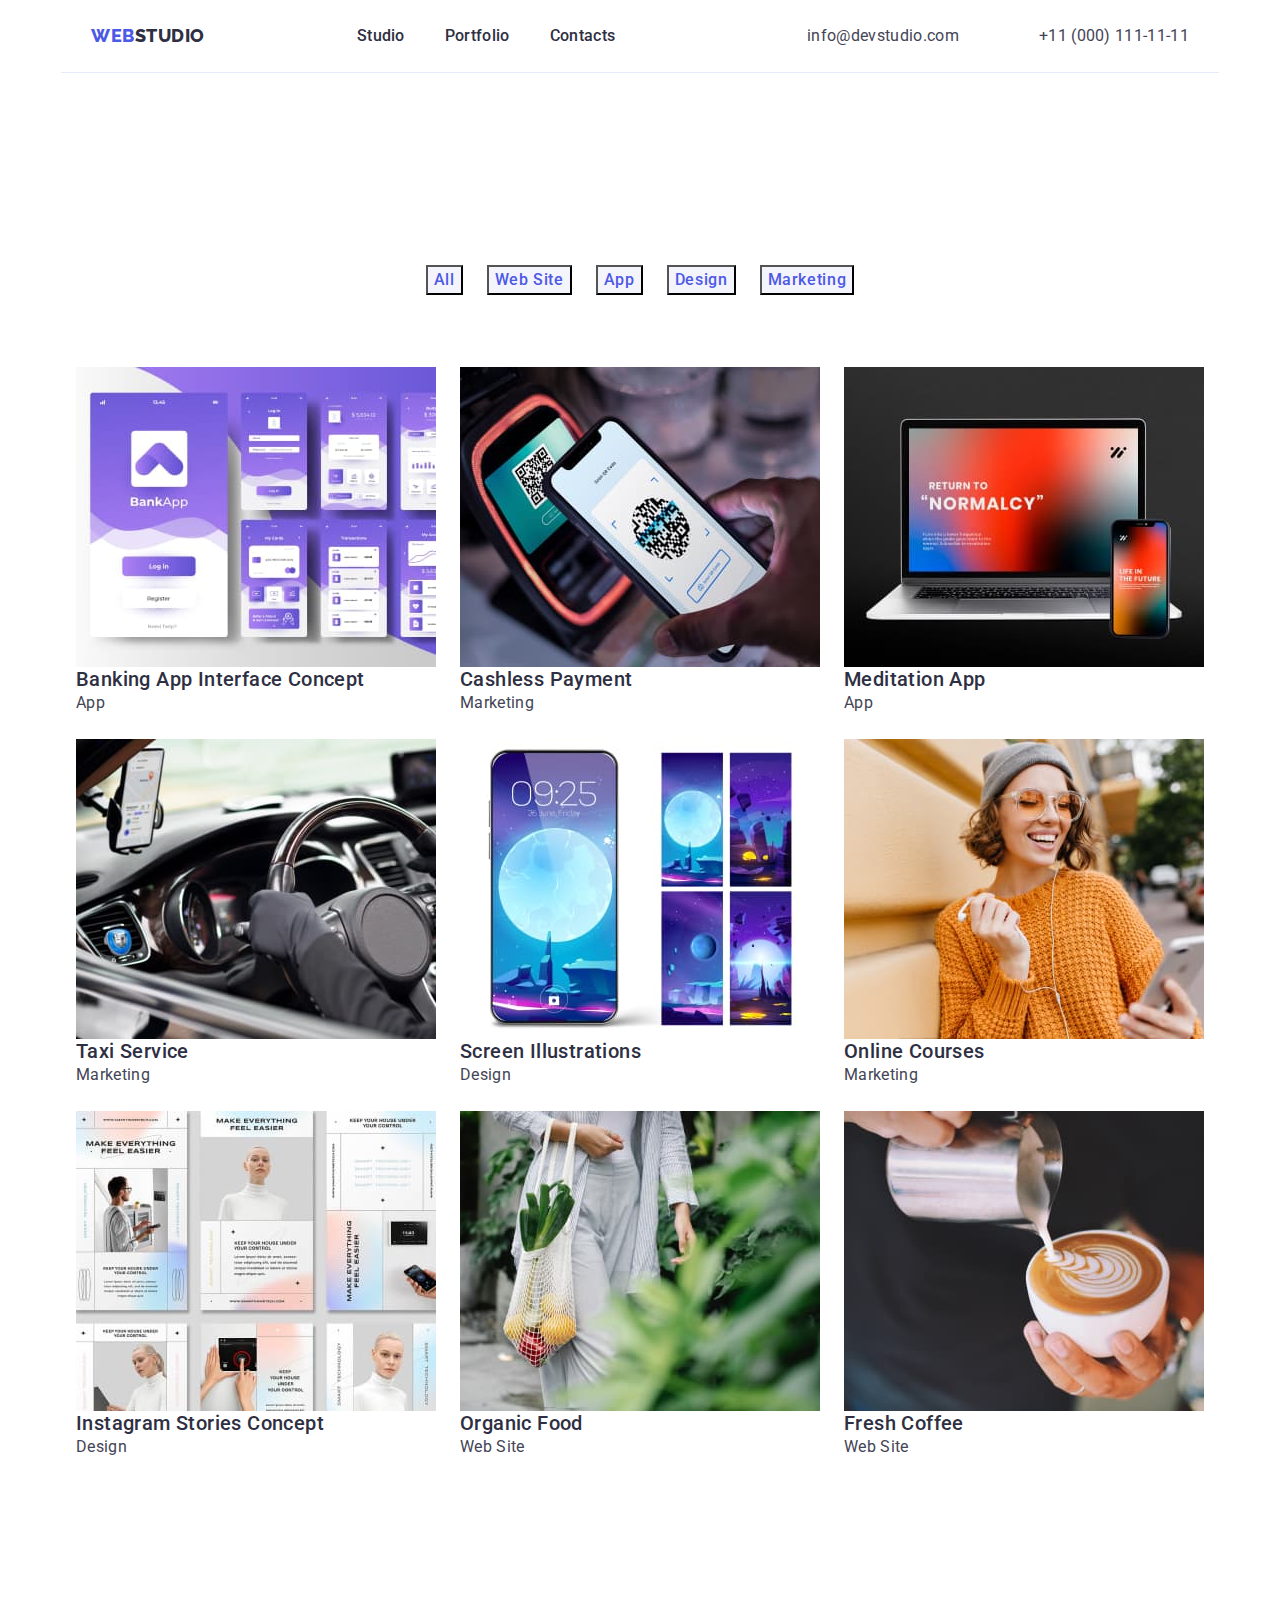
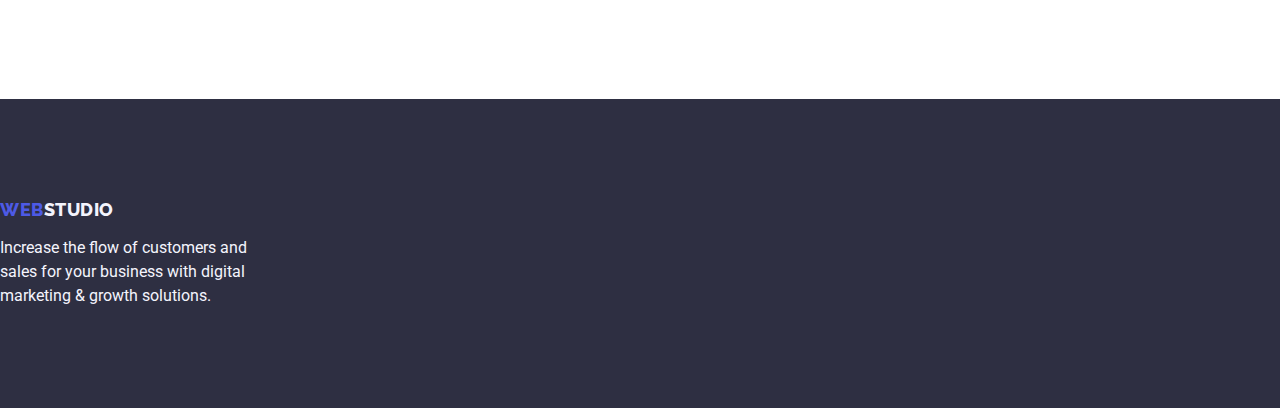
==== commit cfdf2618: "update" ====
--- a/portfolio.html
+++ b/portfolio.html
@@ -45,7 +45,7 @@
       </div>
     </header>
     <main>
-      <section>
+      <section class="portfolio">
         <div class="container">
           <h1 class="title-but" hidden>Control Buttons</h1>
           <ul class="buttons list">
--- a/css/styles.css
+++ b/css/styles.css
@@ -10,6 +10,7 @@
 
 .link{
     text-decoration: none;
+
 }
 
 ul {
@@ -48,7 +49,7 @@
     line-height: 1.17;
     letter-spacing: 0.03em;
     text-transform: uppercase;
-
+    margin-right: 76px
 }
 
 
@@ -60,7 +61,9 @@
     color:var(--accent-color);}
 
 /*Site nav*/
+
 .container{
+
     width: 1158px;
     margin-left: auto;
     margin-right: auto;
@@ -73,6 +76,7 @@
     align-items: center;
     padding-top: 24px;
     padding-bottom: 24px;
+    border-bottom: 1px solid #e7e9fc
 }
 
 .page-navigation{
@@ -82,8 +86,9 @@
 }
 
 .site-nav{
-    column-gap: 40px;
-    display: flex;
+    gap: 40px;
+    display: flex;
+
 }
 
 .site-nav a{
@@ -95,7 +100,9 @@
     line-height: 1.5;
     letter-spacing: 0.02em;
     text-decoration: none;
-}
+    padding: 24px 0;
+}
+
 .site-nav a:hover,
 .site-nav a:focus{    
         color:#404bbf;
@@ -111,6 +118,7 @@
 .auth-nav{
     display: flex;
     align-items: center;
+    gap: 40px;
 }
 .auth-nav a{
     color:var(--additional-text-color);
@@ -129,11 +137,15 @@
 .page-header-container{
     display: flex;
     align-items: center;
+    width: 1158px;
+    margin: 0 auto;
+    padding: 0 15px;
 
 }
 .header{
     background-color: var(--primary-text-color);
     height: 600px;
+    padding: 188px 0;
 }
 
 .header-title{
@@ -143,8 +155,9 @@
      line-height: 1.07;
      letter-spacing: 0.02em;
      text-align: center;
-
-     padding-top: 188px;
+     max-width: 496px;
+     margin-left: auto;
+     margin-right: auto;
      
 }
 
@@ -160,14 +173,14 @@
     text-align: center;
     cursor: pointer;
 
-
+    height: 56px;
     min-width: 169px;
     padding: 16px 32px;
     border-radius: 4px;
     display: block; 
     margin: 0 auto; 
     margin-top: 48px;
-
+    border: none;
 }
 
 .header-button:hover ,
@@ -177,15 +190,20 @@
 
 /*Index Features*/
 .function{
+    width: 1158px;
+    padding: 120px 0;
+}
+.function{
     display: flex;
     padding-top: 120px;
     padding-bottom: 120px;
     gap: 24px;
+    text-align: center;
 }
 .function-item{
     box-sizing: border-box;
     width: 264px;   
-  
+    text-align: left;
     min-height: 109px;
 }
 .function-name{
@@ -195,18 +213,25 @@
     font-size: 20px;
     line-height: 1.2;
     letter-spacing: 0.02em;
+    margin-bottom: 8px;
 
 }
 .function-discription{
     line-height: 1.5;
     letter-spacing: 0.02em;
 }
+
 /*What are we doing*/
-
+.possibilities-items{
+    padding-bottom: 120px;
+}
 .possibilities{
     display: flex;
     gap: 24px;
     padding-bottom: 120px;
+}
+.possibilities-item{
+    width: calc(100% - 48px);
 }
 .content-name{
     color: #2E2F42;
@@ -216,11 +241,13 @@
     letter-spacing: 0.02em;
     text-align: center;
     text-transform: capitalize;
-    padding-bottom: 72px;}
+    margin-bottom: 72px;
+}
 
 
 /*Index Team*/
 .team{
+    padding: 120px 0;
 
     background-color: #F4F4FD;
 }
@@ -235,10 +262,12 @@
     text-align: center;
     text-transform: capitalize;
     padding-top: 120px;
-    padding-bottom: 72px;
+    margin-bottom: 72px;
 }
 .member{
     background-color: #FFFFFF;
+    border-radius: 0px 0px 4px 4px;
+    width: calc(100% - 72px)/4;
 }
 .members-team{
     display: flex;
@@ -246,6 +275,7 @@
     padding-bottom: 120px;
     box-sizing: border-box;
 }
+
 .specialist-name{
     color: #2E2F42;
     font-weight:500;
@@ -255,6 +285,8 @@
     margin: 32px 65px 0 65px;
     text-align: center;
 
+    margin-bottom: 8px
+
 }
 
 .job-title{
@@ -264,11 +296,17 @@
     text-align: center;
     margin: 8px 68px 32px 68px;
 }
+.specialist-container{
+    padding: 32px 16px;
+}
 /*Buttons portfolio*/
+.portfolio{
+    padding: 96px 0 120px;
+}
 .buttons{
     display: flex;
     align-items: center;
-justify-content: center;
+    justify-content: center;
     gap: 24px;
     padding-top: 96px;
 }
@@ -299,6 +337,17 @@
     padding-top: 72px;
     padding-bottom: 120px;
 }
+.visually-hidden {
+    position: absolute;
+    width: 1px;
+    height: 1px;
+    margin: -1px;
+    border: 0;
+    padding: 0;
+    white-space: nowrap;
+    clip-path: inset(100%);
+    clip: rect(0 0 0 0);
+    overflow: hidden;}
 
 .features-item-container{
     display: inline-block;
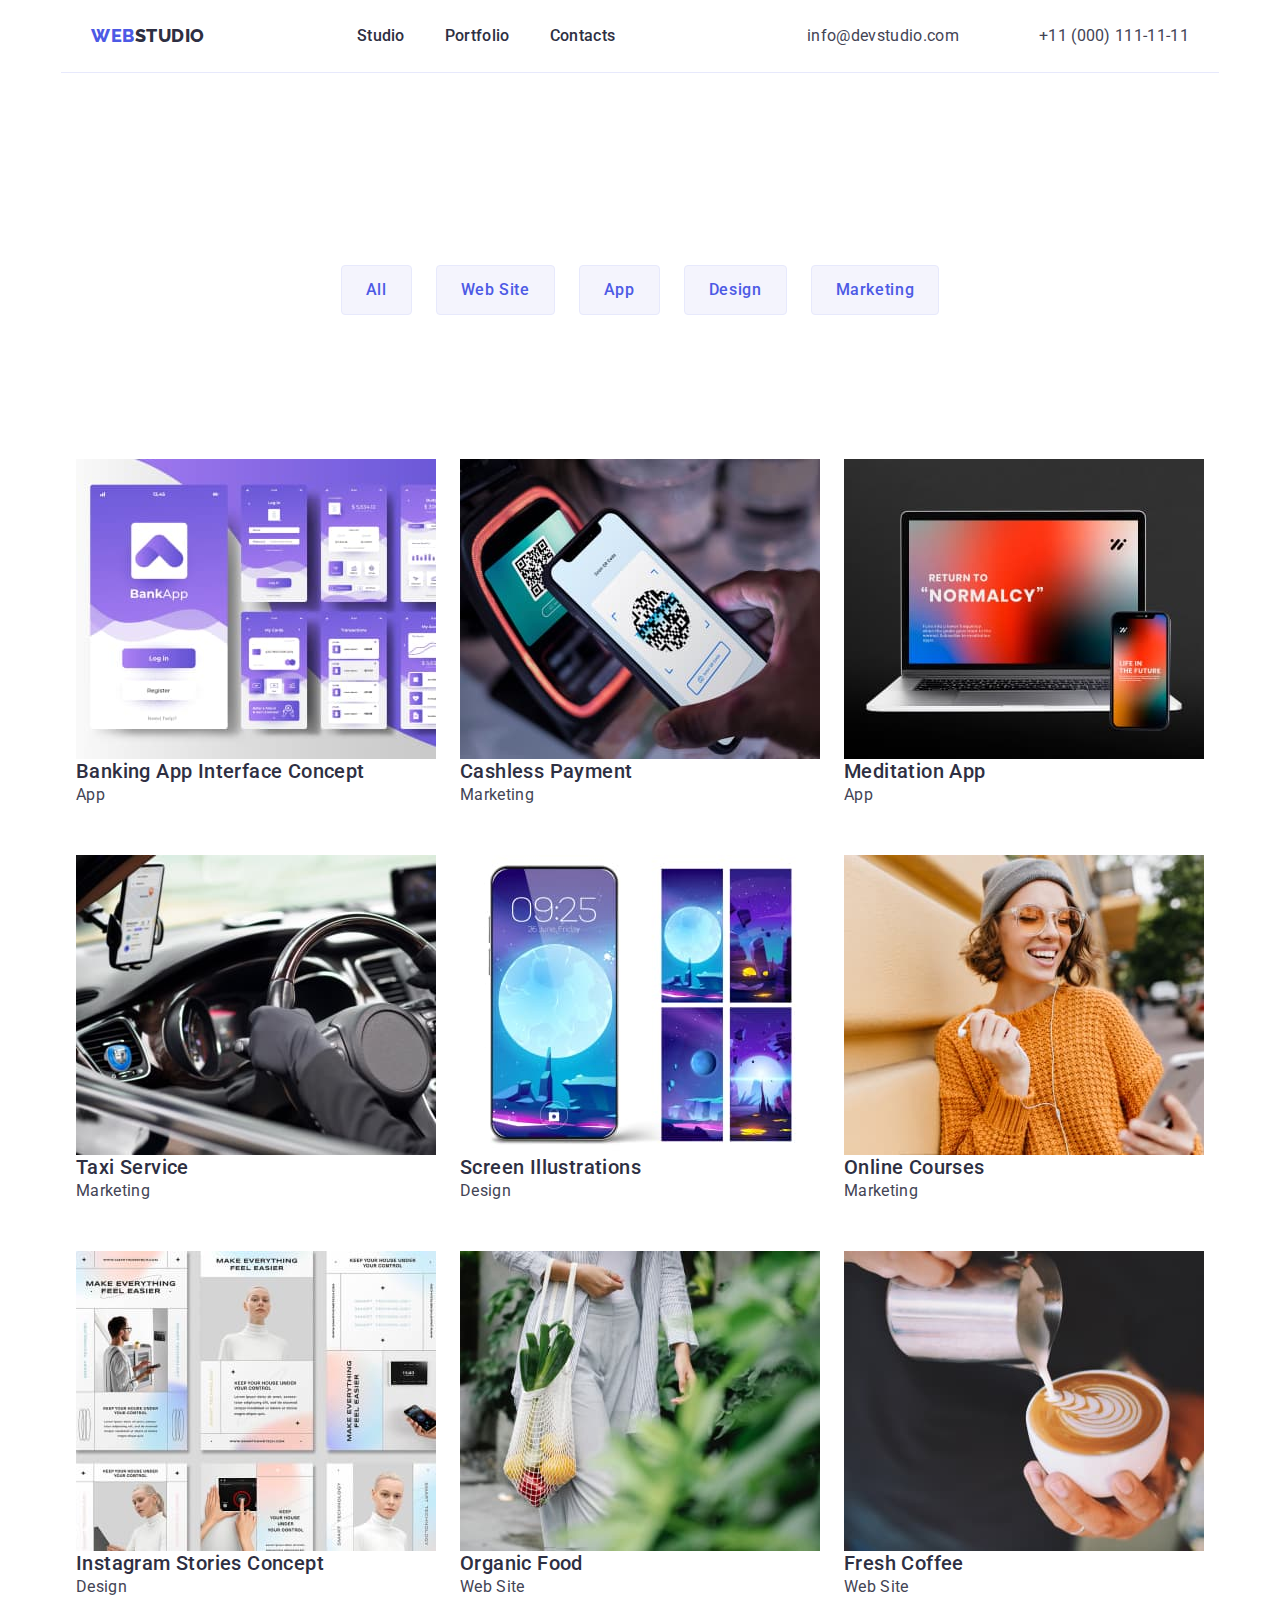
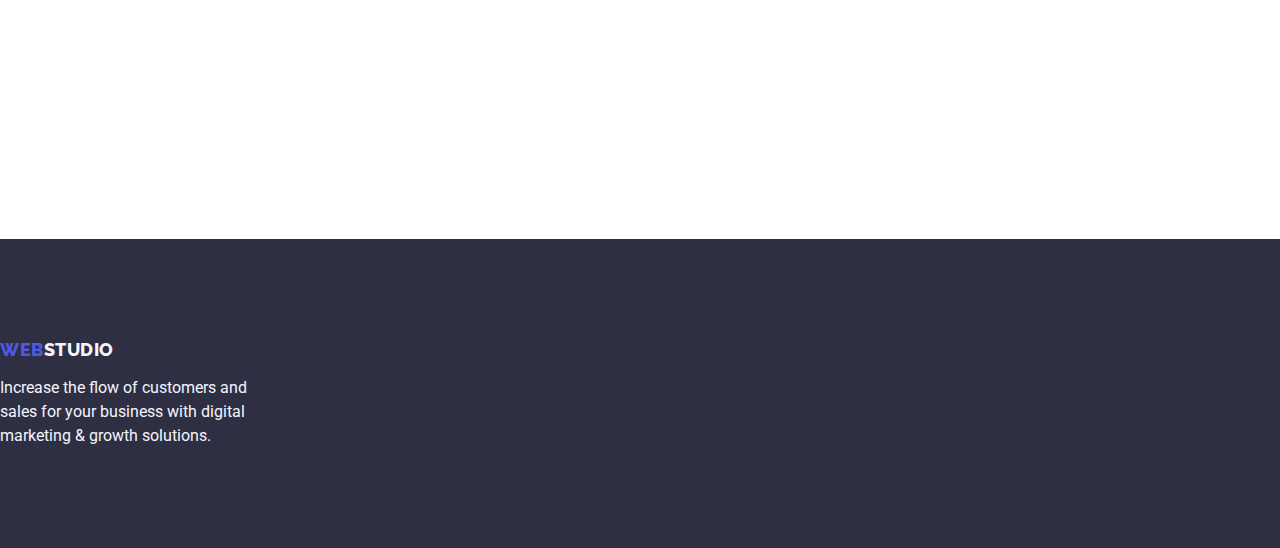
==== commit 804d50bb: "update" ====
--- a/portfolio.html
+++ b/portfolio.html
@@ -76,8 +76,10 @@
                   width="360"
                   height="300"
                 />
-                <h2 class="features-name">Banking App Interface Concept</h2>
-                <p class="features-chapter">App</p>
+                <div class="name-chapter-container">
+                  <h2 class="features-name">Banking App Interface Concept</h2>
+                  <p class="features-chapter">App</p>
+                </div>
               </a>
             </li>
             <li class="features-item-container">
@@ -89,8 +91,10 @@
                   width="360"
                   height="300"
                 />
-                <h2 class="features-name">Cashless Payment</h2>
-                <p class="features-chapter">Marketing</p>
+                <div class="name-chapter-container">
+                  <h2 class="features-name">Cashless Payment</h2>
+                  <p class="features-chapter">Marketing</p>
+                </div>
               </a>
             </li>
             <li class="features-item-container">
@@ -102,8 +106,10 @@
                   width="360"
                   height="300"
                 />
-                <h2 class="features-name">Meditation App</h2>
-                <p class="features-chapter">App</p>
+                <div class="name-chapter-container">
+                  <h2 class="features-name">Meditation App</h2>
+                  <p class="features-chapter">App</p>
+                </div>
               </a>
             </li>
             <li class="features-item-container">
@@ -115,8 +121,10 @@
                   width="360"
                   height="300"
                 />
-                <h2 class="features-name">Taxi Service</h2>
-                <p class="features-chapter">Marketing</p>
+                <div class="name-chapter-container">
+                  <h2 class="features-name">Taxi Service</h2>
+                  <p class="features-chapter">Marketing</p>
+                </div>
               </a>
             </li>
             <li class="features-item-container">
@@ -128,8 +136,10 @@
                   width="360"
                   height="300"
                 />
-                <h2 class="features-name">Screen Illustrations</h2>
-                <p class="features-chapter">Design</p>
+                <div class="name-chapter-container">
+                  <h2 class="features-name">Screen Illustrations</h2>
+                  <p class="features-chapter">Design</p>
+                </div>
               </a>
             </li>
             <li class="features-item-container">
@@ -141,8 +151,10 @@
                   width="360"
                   height="300"
                 />
-                <h2 class="features-name">Online Courses</h2>
-                <p class="features-chapter">Marketing</p>
+                <div class="name-chapter-container">
+                  <h2 class="features-name">Online Courses</h2>
+                  <p class="features-chapter">Marketing</p>
+                </div>
               </a>
             </li>
             <li class="features-item-container">
@@ -154,8 +166,10 @@
                   width="360"
                   height="300"
                 />
-                <h2 class="features-name">Instagram Stories Concept</h2>
-                <p class="features-chapter">Design</p>
+                <div class="name-chapter-container">
+                  <h2 class="features-name">Instagram Stories Concept</h2>
+                  <p class="features-chapter">Design</p>
+                </div>
               </a>
             </li>
             <li class="features-item-container">
@@ -167,8 +181,10 @@
                   width="360"
                   height="300"
                 />
-                <h2 class="features-name">Organic Food</h2>
-                <p class="features-chapter">Web Site</p>
+                <div class="name-chapter-container">
+                  <h2 class="features-name">Organic Food</h2>
+                  <p class="features-chapter">Web Site</p>
+                </div>
               </a>
             </li>
             <li class="features-item-container">
@@ -180,8 +196,10 @@
                   width="360"
                   height="300"
                 />
-                <h2 class="features-name">Fresh Coffee</h2>
-                <p class="features-chapter">Web Site</p>
+                <div class="name-chapter-container">
+                  <h2 class="features-name">Fresh Coffee</h2>
+                  <p class="features-chapter">Web Site</p>
+                </div>
               </a>
             </li>
           </ul>
--- a/css/styles.css
+++ b/css/styles.css
@@ -63,13 +63,13 @@
 /*Site nav*/
 
 .container{
-
     width: 1158px;
-    margin-left: auto;
-    margin-right: auto;
-    padding-left: 15px;
-    padding-right: 15px;
+    margin: 0 auto;
+    padding: 0 15px;
    
+}
+.page-header-container{
+    width: 1158px;
 }
 .page-header{
     display: flex;
@@ -189,23 +189,27 @@
 }
 
 /*Index Features*/
+.functions{
+    padding: 120px 0;
+}
 .function{
-    width: 1158px;
-    padding: 120px 0;
-}
-.function{
+
     display: flex;
     padding-top: 120px;
     padding-bottom: 120px;
     gap: 24px;
-    text-align: center;
-}
+    
+}
+
 .function-item{
     box-sizing: border-box;
     width: 264px;   
     text-align: left;
     min-height: 109px;
-}
+
+    width: calc((100% - 72px) / 4);
+}
+
 .function-name{
     color: var(--primary-text-color);
 
@@ -216,6 +220,7 @@
     margin-bottom: 8px;
 
 }
+
 .function-discription{
     line-height: 1.5;
     letter-spacing: 0.02em;
@@ -309,6 +314,7 @@
     justify-content: center;
     gap: 24px;
     padding-top: 96px;
+    margin-bottom: 72px
 }
 .button{
     background-color: #F4F4FD;
@@ -321,12 +327,15 @@
     letter-spacing: 0.04em;
     cursor: pointer;
     display: flex;
-}
+    padding: 12px 24px;
+    border: 1px solid #e7e9fc;
+    border-radius: 4px;}
 
 .button:hover ,
 .button:focus {
     background-color: #404BBF;
     color: #FFFFFF;
+    border: 1px solid transparent;
 }
 
 /*Features*/
@@ -336,6 +345,7 @@
     gap: 24px;
     padding-top: 72px;
     padding-bottom: 120px;
+    row-gap: 48px;
 }
 .visually-hidden {
     position: absolute;
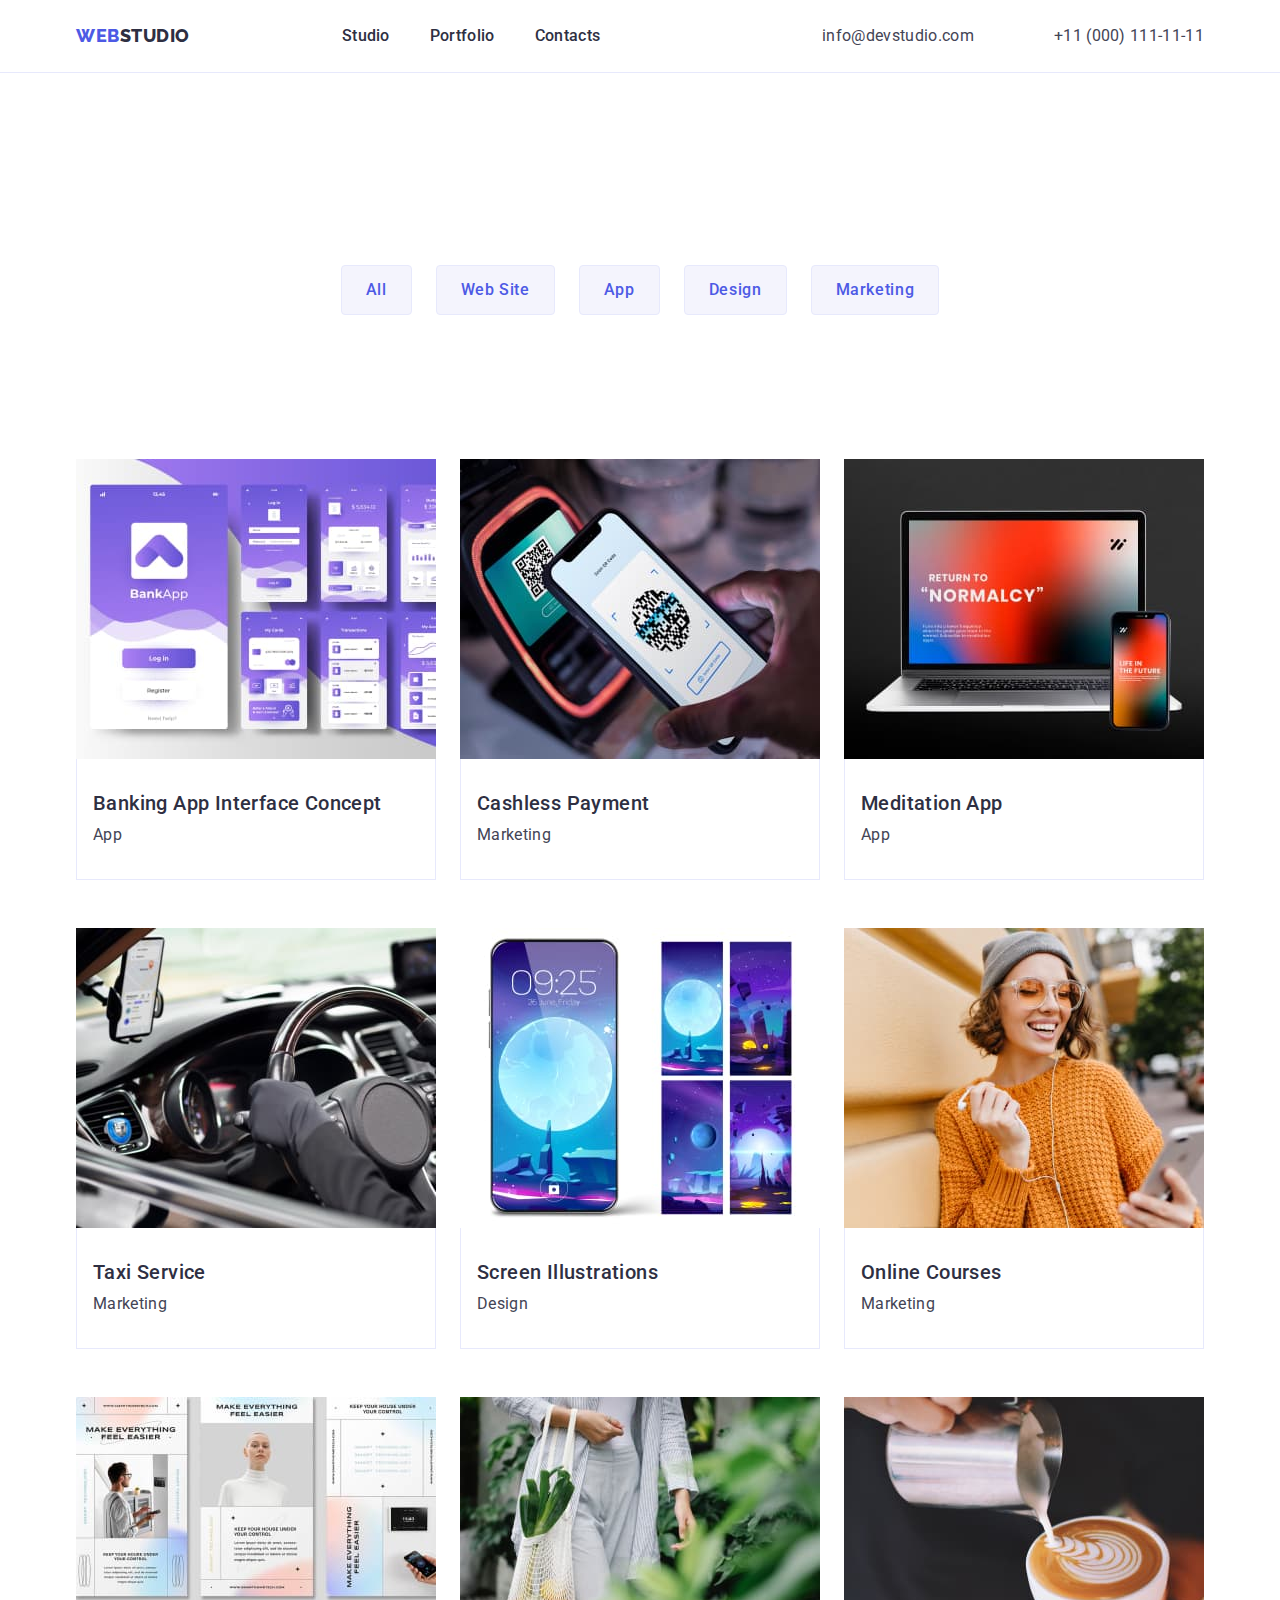
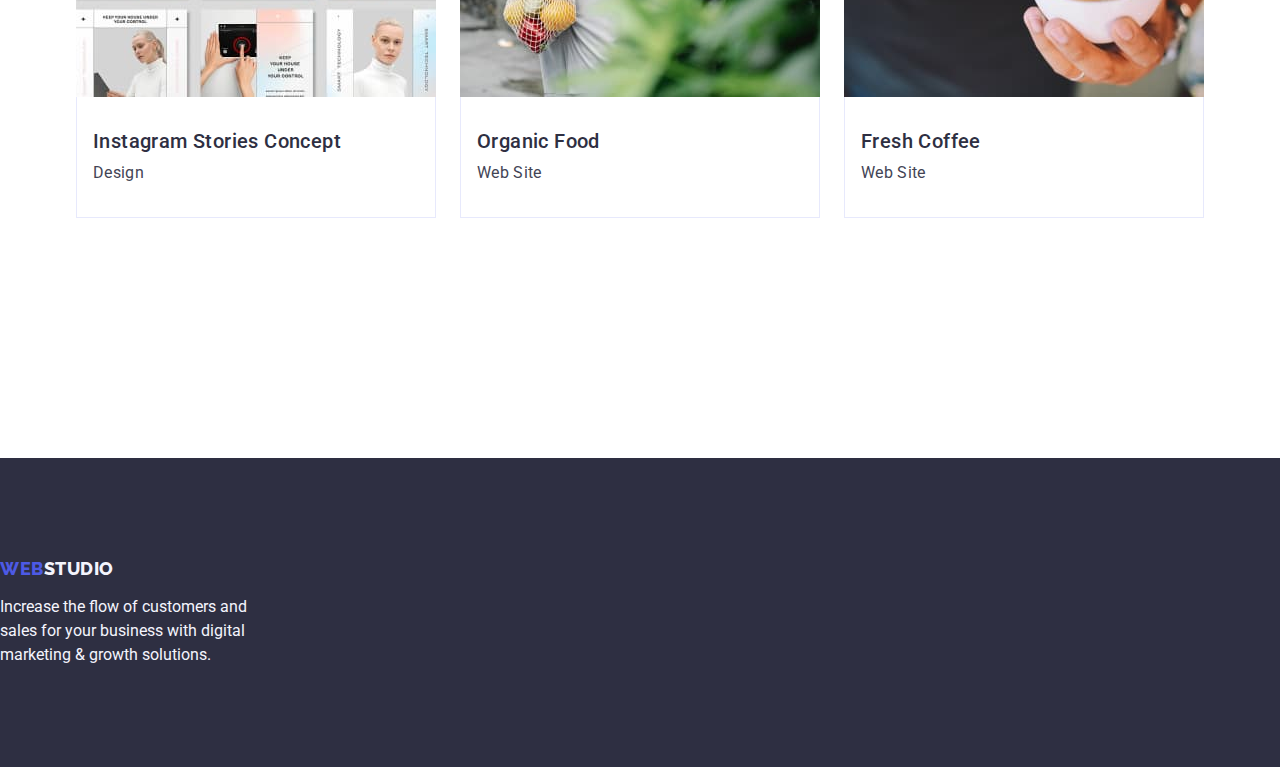
==== commit f7d0ee66: "update" ====
--- a/portfolio.html
+++ b/portfolio.html
@@ -18,7 +18,7 @@
     <link rel="stylesheet" href="./css/styles.css" />
   </head>
   <body class="page">
-    <header class="page-header container">
+    <header class="page-header">
       <div class="container page-header-container">
         <nav class="page-navigation">
           <a href="./index.html" class="logo link"> Web<span>Studio</span></a>
--- a/css/styles.css
+++ b/css/styles.css
@@ -29,6 +29,12 @@
 }
 img{
     display: block;
+}
+
+.container{
+    margin: 0 auto;
+    padding: 0 15px;
+    width: 1158px;
 }
 
 /*Site header*/
@@ -62,15 +68,6 @@
 
 /*Site nav*/
 
-.container{
-    width: 1158px;
-    margin: 0 auto;
-    padding: 0 15px;
-   
-}
-.page-header-container{
-    width: 1158px;
-}
 .page-header{
     display: flex;
     align-items: center;
@@ -137,7 +134,6 @@
 .page-header-container{
     display: flex;
     align-items: center;
-    width: 1158px;
     margin: 0 auto;
     padding: 0 15px;
 
@@ -362,13 +358,19 @@
 .features-item-container{
     display: inline-block;
 }
-
+.name-chapter-container{
+    padding: 32px 16px;
+    border: 1px solid #e7e9fc;
+    border-top: none;
+    
+}
 .features-name{
     color: #2E2F42;
     font-weight: 500;
     font-size: 20px;
     line-height: 1.2;
     letter-spacing: 0.02em;
+    margin-bottom: 8px;
 }
 .features-chapter{
     color:var(--additional-text-color);
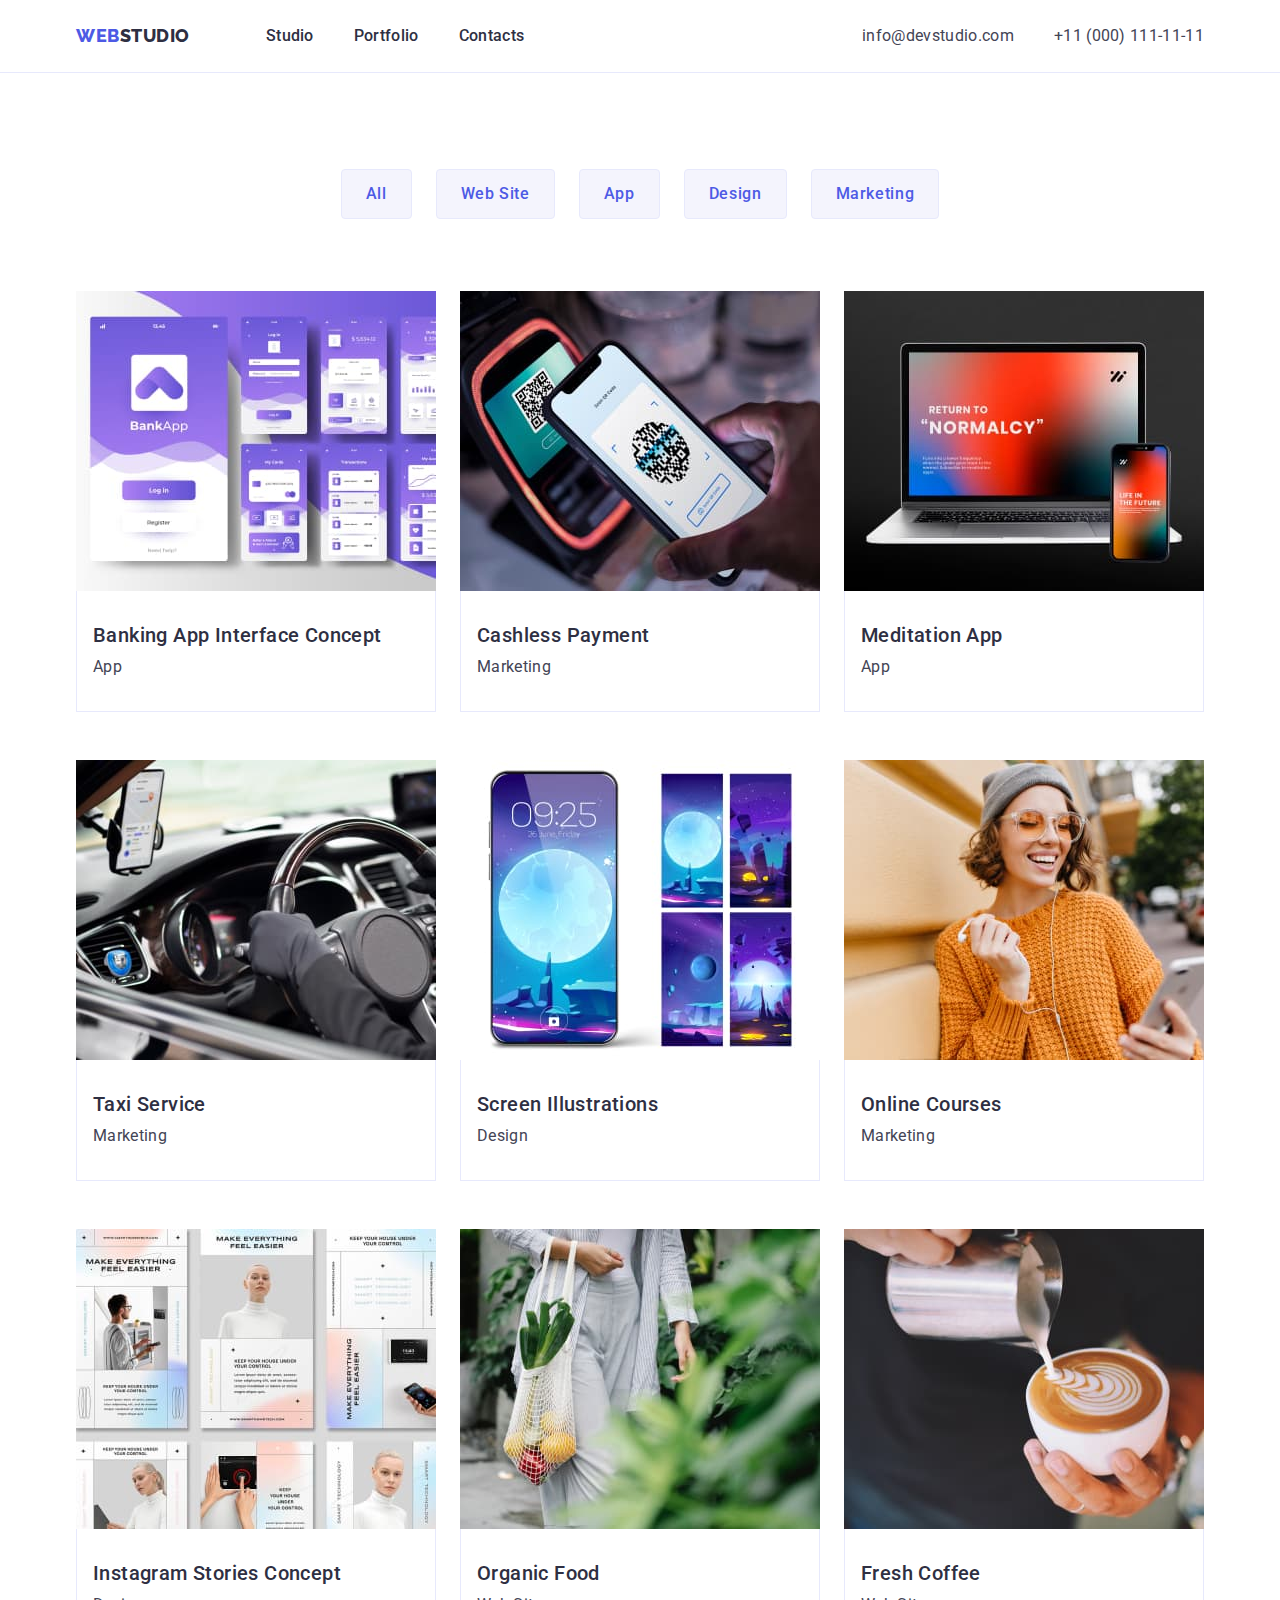
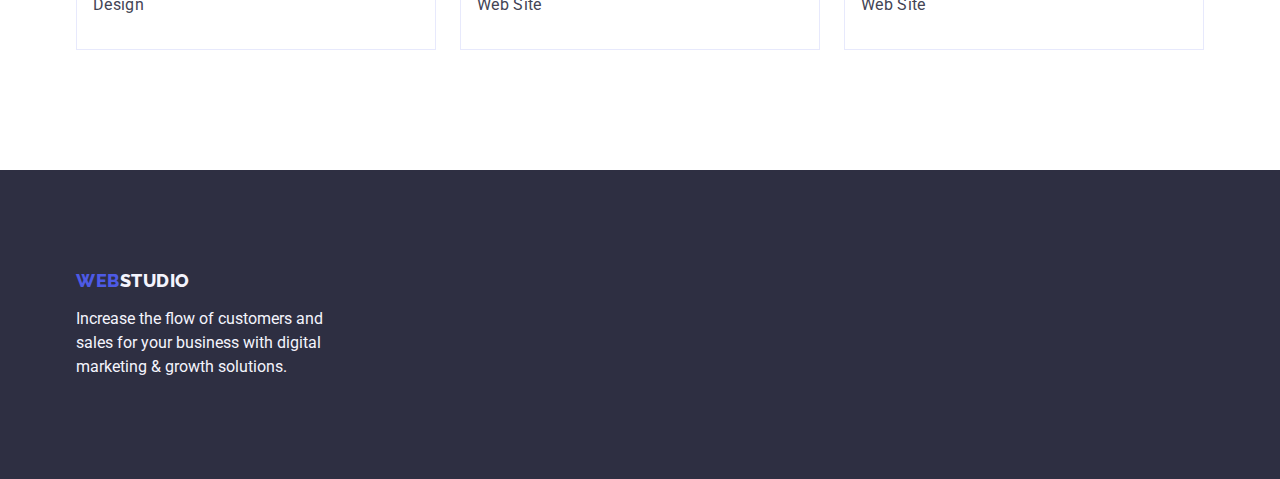
==== commit d2801d16: "update css and portfolio" ====
--- a/portfolio.html
+++ b/portfolio.html
@@ -207,13 +207,15 @@
       </section>
     </main>
     <footer class="basement">
-      <a class="basement-logo link" href="./index.html">
-        Web<span class="devision">Studio</span></a
-      >
-      <p class="basement-text">
-        Increase the flow of customers and sales for your business with digital
-        marketing & growth solutions.
-      </p>
+      <div class="container">
+        <a class="basement-logo link" href="./index.html">
+          Web<span class="devision">Studio</span></a
+        >
+        <p class="basement-text">
+          Increase the flow of customers and sales for your business with
+          digital marketing & growth solutions.
+        </p>
+      </div>
     </footer>
   </body>
 </html>
--- a/css/styles.css
+++ b/css/styles.css
@@ -55,7 +55,8 @@
     line-height: 1.17;
     letter-spacing: 0.03em;
     text-transform: uppercase;
-    margin-right: 76px
+    margin-right: 76px;
+    
 }
 
 
@@ -71,15 +72,14 @@
 .page-header{
     display: flex;
     align-items: center;
-    padding-top: 24px;
-    padding-bottom: 24px;
+   
     border-bottom: 1px solid #e7e9fc
 }
 
 .page-navigation{
     display: flex;
     align-items: center;
-    column-gap: 76px;
+
 }
 
 .site-nav{
@@ -98,6 +98,9 @@
     letter-spacing: 0.02em;
     text-decoration: none;
     padding: 24px 0;
+    padding-top: 24px;
+
+    display: inline-block;
 }
 
 .site-nav a:hover,
@@ -107,11 +110,9 @@
 
 .adress{
     font-style: normal;
-        margin-left: auto;
-}
-.tel-link{
-    margin-right: 40px;
-}
+    margin-left: auto;
+}
+
 .auth-nav{
     display: flex;
     align-items: center;
@@ -191,8 +192,6 @@
 .function{
 
     display: flex;
-    padding-top: 120px;
-    padding-bottom: 120px;
     gap: 24px;
     
 }
@@ -229,7 +228,6 @@
 .possibilities{
     display: flex;
     gap: 24px;
-    padding-bottom: 120px;
 }
 .possibilities-item{
     width: calc(100% - 48px);
@@ -248,21 +246,21 @@
 
 /*Index Team*/
 .team{
+    background-color: #F4F4FD;
     padding: 120px 0;
-
-    background-color: #F4F4FD;
 }
 
 .team-name{
     color: #2E2F42;
-
+ 
     font-weight: 700;
     font-size: 36px;
     line-height: 1.11;
     letter-spacing: 0.02em;
     text-align: center;
     text-transform: capitalize;
-    padding-top: 120px;
+
+   
     margin-bottom: 72px;
 }
 .member{
@@ -273,7 +271,6 @@
 .members-team{
     display: flex;
     gap: 24px;
-    padding-bottom: 120px;
     box-sizing: border-box;
 }
 
@@ -283,34 +280,32 @@
     font-size: 20px;
     line-height: 1.2;
     letter-spacing: 0.02em;
-    margin: 32px 65px 0 65px;
+
     text-align: center;
-
     margin-bottom: 8px
 
 }
+.specialist-container {
+    padding: 32px 16px;
+}
 
 .job-title{
     font-size: 16px;
     line-height: 1.5;
     letter-spacing: 0.02em;
     text-align: center;
-    margin: 8px 68px 32px 68px;
-}
-.specialist-container{
-    padding: 32px 16px;
-}
+  
+}
+
 /*Buttons portfolio*/
-.portfolio{
-    padding: 96px 0 120px;
-}
+
 .buttons{
     display: flex;
     align-items: center;
     justify-content: center;
+    margin-bottom: 72px;
     gap: 24px;
-    padding-top: 96px;
-    margin-bottom: 72px
+   
 }
 .button{
     background-color: #F4F4FD;
@@ -335,12 +330,13 @@
 }
 
 /*Features*/
+.portfolio{
+    padding: 96px 0 120px;
+}
 .features{
     display: flex;
     flex-wrap: wrap;
     gap: 24px;
-    padding-top: 72px;
-    padding-bottom: 120px;
     row-gap: 48px;
 }
 .visually-hidden {
